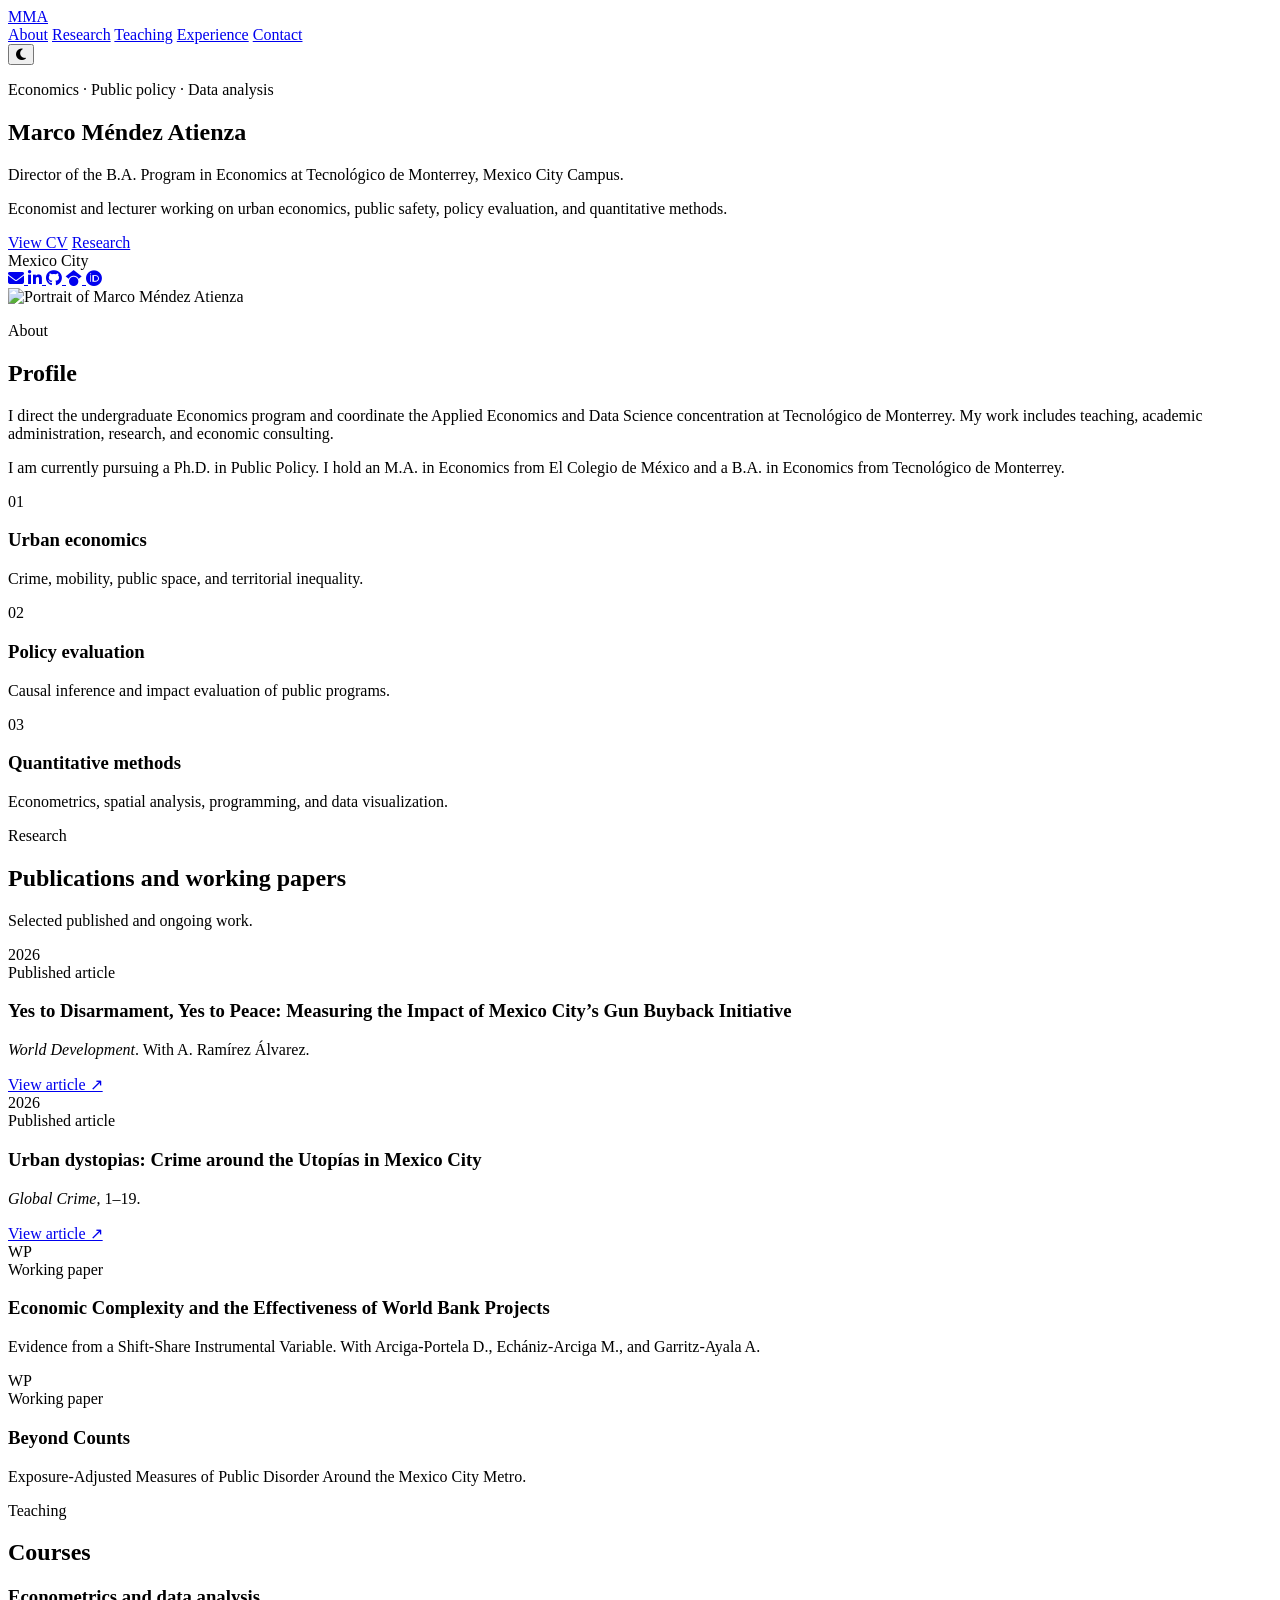
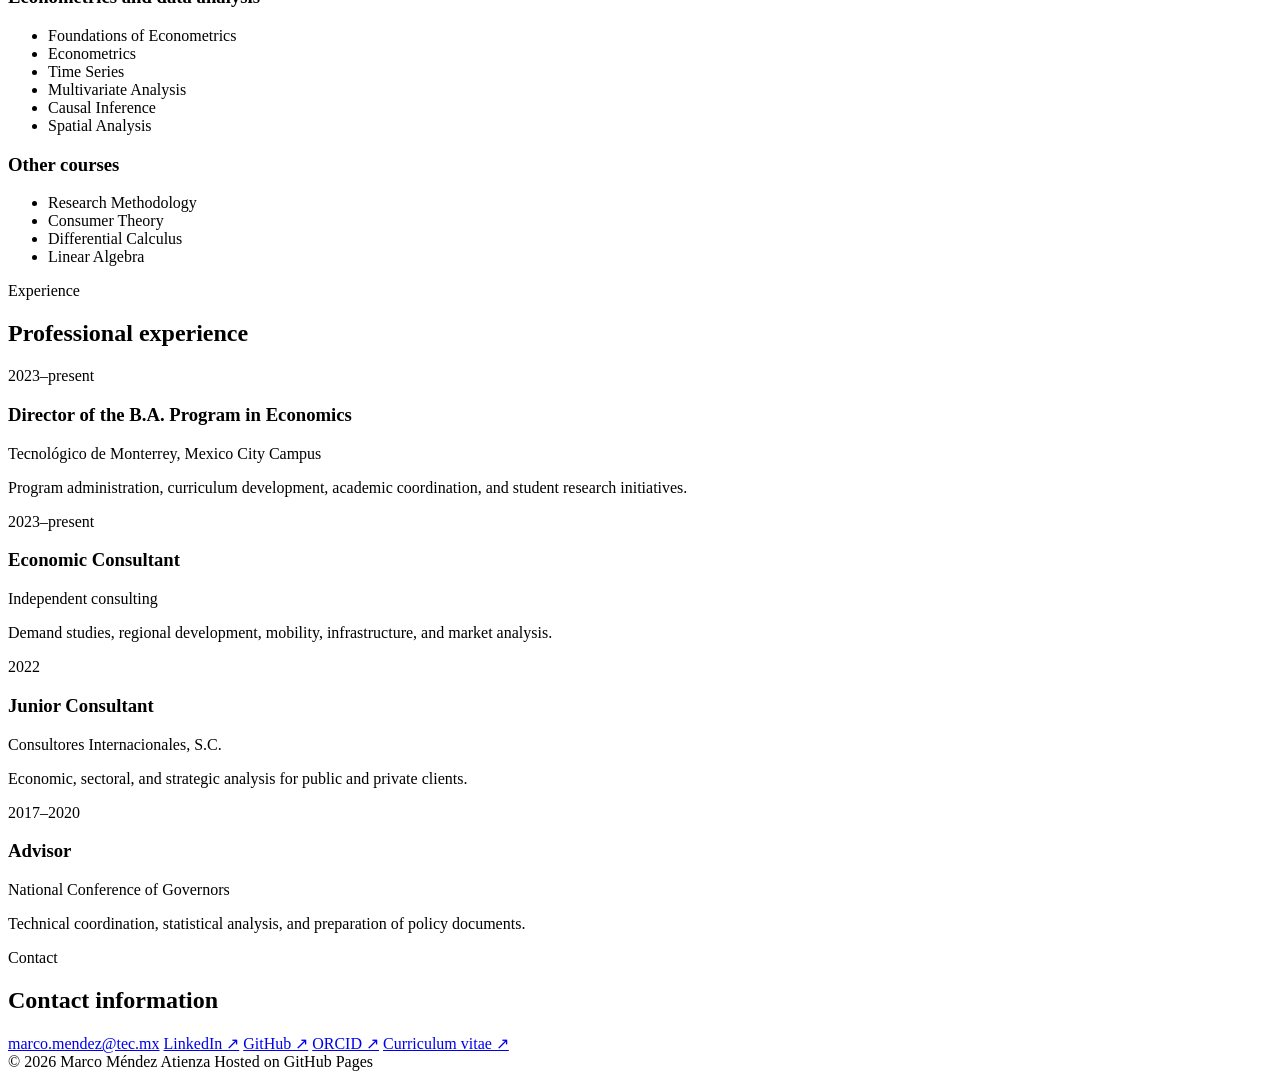
==== index.html @ 7ca17060 "Update research articles in index.html" ====
<!DOCTYPE html>
<html lang="en">
<head>
  <meta charset="UTF-8">
  <meta name="viewport" content="width=device-width, initial-scale=1.0">
  <meta name="description" content="Academic website of Marco Méndez Atienza, economist and faculty member at Tecnológico de Monterrey.">
  <title>Marco Méndez Atienza | Economics</title>
  <link rel="icon" href="assets/favicon.ico?v=3" sizes="any">
  <link rel="icon" type="image/png" sizes="32x32" href="assets/favicon-32.png?v=3">
  <link rel="icon" type="image/png" sizes="16x16" href="assets/favicon-16.png?v=3">
  <link rel="apple-touch-icon" href="assets/apple-touch-icon.png?v=3">
  <link rel="preconnect" href="https://fonts.googleapis.com">
  <link rel="preconnect" href="https://fonts.gstatic.com" crossorigin>
  <link href="https://fonts.googleapis.com/css2?family=Inter:wght@400;500;600;700&family=Source+Serif+4:opsz,wght@8..60,600;8..60,700&display=swap" rel="stylesheet">
  <link rel="stylesheet" href="style.css">
  <link
    rel="stylesheet"
    href="https://cdnjs.cloudflare.com/ajax/libs/font-awesome/6.5.2/css/all.min.css"
  >
</head>
<body>
  <header class="site-header">
    <div class="container nav-wrap">
      <a class="brand" href="#home" aria-label="Go to homepage">
  <span>MMA</span>
</a>
      <nav class="main-nav" aria-label="Main navigation">
        <a href="#about">About</a>
        <a href="#research">Research</a>
        <a href="#teaching">Teaching</a>
        <a href="#experience">Experience</a>
        <a href="#contact">Contact</a>
      </nav>
      <button class="theme-toggle" type="button" aria-label="Switch color theme" title="Switch color theme">
        <i class="fa-solid fa-moon" aria-hidden="true"></i>
      </button>
    </div>
  </header>

  <main>
    <section class="hero" id="home">
      <div class="container hero-grid">
        <div class="hero-copy">
          <p class="eyebrow">Economics · Public policy · Data analysis</p>
          <h1>Marco Méndez Atienza</h1>
          <p class="hero-role">Director of the B.A. Program in Economics at Tecnológico de Monterrey, Mexico City Campus.</p>
          <p class="hero-summary">
            Economist and lecturer working on urban economics, public safety, policy evaluation, and quantitative methods.
          </p>
          <div class="hero-actions">
            <a class="button primary" href="assets/CV.pdf" target="_blank" rel="noopener">View CV</a>
            <a class="button secondary" href="#research">Research</a>
          </div>
          <div class="hero-meta">
            <span>Mexico City</span>
          </div>
          <div class="social-links" aria-label="Professional profiles">
            <a href="mailto:marco.mendez@tec.mx" aria-label="Send email" title="Email">
              <i class="fa-solid fa-envelope" aria-hidden="true"></i>
            </a>

            <a
              href="https://www.linkedin.com/in/marcomna/"
              target="_blank"
              rel="noopener"
              aria-label="LinkedIn profile"
              title="LinkedIn"
            >
              <i class="fa-brands fa-linkedin-in" aria-hidden="true"></i>
            </a>

            <a
              href="https://github.com/mmendezatienza"
              target="_blank"
              rel="noopener"
              aria-label="GitHub profile"
              title="GitHub"
            >
              <i class="fa-brands fa-github" aria-hidden="true"></i>
            </a>

            <a
              href="https://scholar.google.com/citations?user=HlDYImEAAAAJ&hl=en"
              target="_blank"
              rel="noopener"
              aria-label="Google Scholar profile"
              title="Google Scholar"
            >
              <i class="fa-brands fa-google-scholar" aria-hidden="true"></i>
            </a>

            <a
              href="https://orcid.org/0009-0003-3967-4782"
              target="_blank"
              rel="noopener"
              aria-label="ORCID profile"
              title="ORCID"
            >
              <i class="fa-brands fa-orcid" aria-hidden="true"></i>
            </a>
          </div>
        </div>

        <div class="portrait-wrap">
          <div class="portrait-card">
            <img src="assets/foto.png" alt="Portrait of Marco Méndez Atienza">
          </div>
          <div class="portrait-accent" aria-hidden="true"></div>
        </div>
      </div>
    </section>

    <section class="section" id="about">
      <div class="container two-col">
        <div>
          <p class="section-label">About</p>
          <h2>Profile</h2>
        </div>
        <div class="prose">
          <p>
            I direct the undergraduate Economics program and coordinate the Applied Economics and Data Science concentration at Tecnológico de Monterrey. My work includes teaching, academic administration, research, and economic consulting.
          </p>
          <p>
            I am currently pursuing a Ph.D. in Public Policy. I hold an M.A. in Economics from El Colegio de México and a B.A. in Economics from Tecnológico de Monterrey.
          </p>
        </div>
      </div>

      <div class="container interest-grid">
        <article class="interest-card">
          <span>01</span>
          <h3>Urban economics</h3>
          <p>Crime, mobility, public space, and territorial inequality.</p>
        </article>
        <article class="interest-card">
          <span>02</span>
          <h3>Policy evaluation</h3>
          <p>Causal inference and impact evaluation of public programs.</p>
        </article>
        <article class="interest-card">
          <span>03</span>
          <h3>Quantitative methods</h3>
          <p>Econometrics, spatial analysis, programming, and data visualization.</p>
        </article>
      </div>
    </section>

    <section class="section alt" id="research">
      <div class="container section-heading">
        <div>
          <p class="section-label">Research</p>
          <h2>Publications and working papers</h2>
        </div>
        <p>Selected published and ongoing work.</p>
      </div>

      <div class="container research-list">
        <article class="research-item featured">
          <div class="research-year">2026</div>
          <div>
            <span class="tag">Published article</span>
            <h3>Yes to Disarmament, Yes to Peace: Measuring the Impact of Mexico City’s Gun Buyback Initiative</h3>
            <p><em>World Development</em>. With A. Ramírez Álvarez.</p>
            <a href="https://www.sciencedirect.com/science/article/pii/S0305750X26002354" target="_blank" rel="noopener">View article ↗</a>
          </div>
        </article>

        <article class="research-item">
          <div class="research-year">2026</div>
          <div>
            <span class="tag">Published article</span>
            <h3>Urban dystopias: Crime around the Utopías in Mexico City</h3>
            <p><em>Global Crime</em>, 1–19.</p>
            <a href="https://doi.org/10.1080/17440572.2026.2698532" target="_blank" rel="noopener">View article ↗</a>
          </div>
        </article>

        <article class="research-item">
          <div class="research-year">WP</div>
          <div>
            <span class="tag">Working paper</span>
            <h3>Economic Complexity and the Effectiveness of World Bank Projects</h3>
            <p>Evidence from a Shift-Share Instrumental Variable. With Arciga-Portela D., Echániz-Arciga M., and Garritz-Ayala A.</p>
          </div>
        </article>

        <article class="research-item">
          <div class="research-year">WP</div>
          <div>
            <span class="tag">Working paper</span>
            <h3>Beyond Counts</h3>
            <p>Exposure-Adjusted Measures of Public Disorder Around the Mexico City Metro.</p>
          </div>
        </article>
      </div>
    </section>

    <section class="section" id="teaching">
      <div class="container two-col">
        <div>
          <p class="section-label">Teaching</p>
          <h2>Courses</h2>
        </div>
        <div class="course-groups">
          <div>
            <h3>Econometrics and data analysis</h3>
            <ul>
              <li>Foundations of Econometrics</li>
              <li>Econometrics</li>
              <li>Time Series</li>
              <li>Multivariate Analysis</li>
              <li>Causal Inference</li>
              <li>Spatial Analysis</li>
            </ul>
          </div>
          <div>
            <h3>Other courses</h3>
            <ul>
              <li>Research Methodology</li>
              <li>Consumer Theory</li>
              <li>Differential Calculus</li>
              <li>Linear Algebra</li>
            </ul>
          </div>
        </div>
      </div>
    </section>

    <section class="section alt" id="experience">
      <div class="container section-heading">
        <div>
          <p class="section-label">Experience</p>
          <h2>Professional experience</h2>
        </div>
      </div>

      <div class="container timeline">
        <article>
          <div class="timeline-date">2023–present</div>
          <div>
            <h3>Director of the B.A. Program in Economics</h3>
            <p class="institution">Tecnológico de Monterrey, Mexico City Campus</p>
            <p>Program administration, curriculum development, academic coordination, and student research initiatives.</p>
          </div>
        </article>
        <article>
          <div class="timeline-date">2023–present</div>
          <div>
            <h3>Economic Consultant</h3>
            <p class="institution">Independent consulting</p>
            <p>Demand studies, regional development, mobility, infrastructure, and market analysis.</p>
          </div>
        </article>
        <article>
          <div class="timeline-date">2022</div>
          <div>
            <h3>Junior Consultant</h3>
            <p class="institution">Consultores Internacionales, S.C.</p>
            <p>Economic, sectoral, and strategic analysis for public and private clients.</p>
          </div>
        </article>
        <article>
          <div class="timeline-date">2017–2020</div>
          <div>
            <h3>Advisor</h3>
            <p class="institution">National Conference of Governors</p>
            <p>Technical coordination, statistical analysis, and preparation of policy documents.</p>
          </div>
        </article>
      </div>
    </section>

    <section class="contact" id="contact">
      <div class="container contact-grid">
        <div>
          <p class="section-label light">Contact</p>
          <h2>Contact information</h2>
        </div>
        <div class="contact-actions">
          <a href="mailto:marco.mendez@tec.mx">marco.mendez@tec.mx</a>
          <a href="https://www.linkedin.com/in/marcomna/" target="_blank" rel="noopener">LinkedIn ↗</a>
          <a href="https://github.com/mmendezatienza" target="_blank" rel="noopener">GitHub ↗</a>
          <a href="https://orcid.org/0009-0003-3967-4782" target="_blank" rel="noopener">ORCID ↗</a>
          <a href="assets/CV.pdf" target="_blank" rel="noopener">Curriculum vitae ↗</a>
        </div>
      </div>
    </section>
  </main>

  <footer class="site-footer">
    <div class="container">
      <span>© 2026 Marco Méndez Atienza</span>
      <span>Hosted on GitHub Pages</span>
    </div>
  </footer>

  <script>
    (function () {
      const root = document.documentElement;
      const button = document.querySelector(".theme-toggle");
      const icon = button ? button.querySelector("i") : null;
      const saved = localStorage.getItem("theme");
      const systemDark = window.matchMedia("(prefers-color-scheme: dark)").matches;
      const initial = saved || (systemDark ? "dark" : "light");

      function applyTheme(theme) {
        root.dataset.theme = theme;
        if (icon) {
          icon.className = theme === "dark" ? "fa-solid fa-sun" : "fa-solid fa-moon";
        }
        if (button) {
          button.setAttribute(
            "aria-label",
            theme === "dark" ? "Switch to light theme" : "Switch to dark theme"
          );
          button.title = button.getAttribute("aria-label");
        }
      }

      applyTheme(initial);

      if (button) {
        button.addEventListener("click", function () {
          const next = root.dataset.theme === "dark" ? "light" : "dark";
          localStorage.setItem("theme", next);
          applyTheme(next);
        });
      }
    })();
  </script>

</body>
</html>
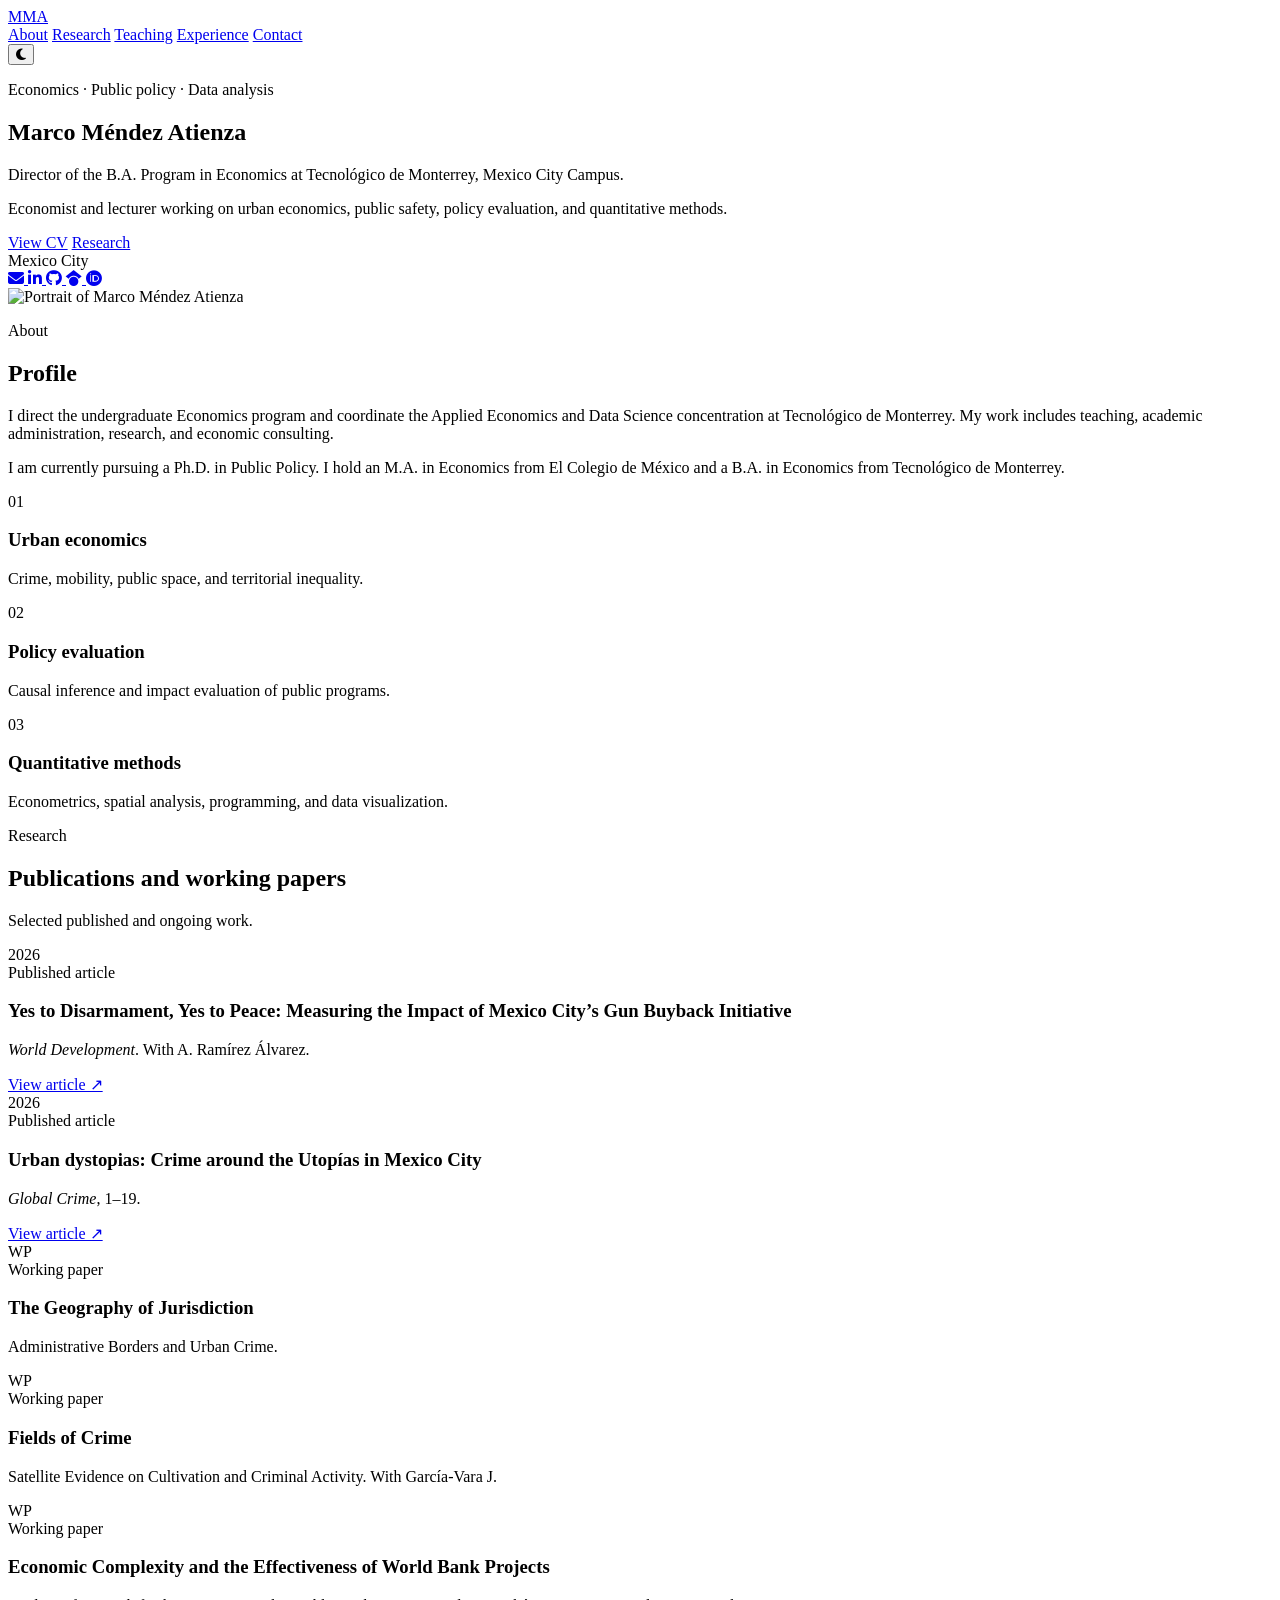
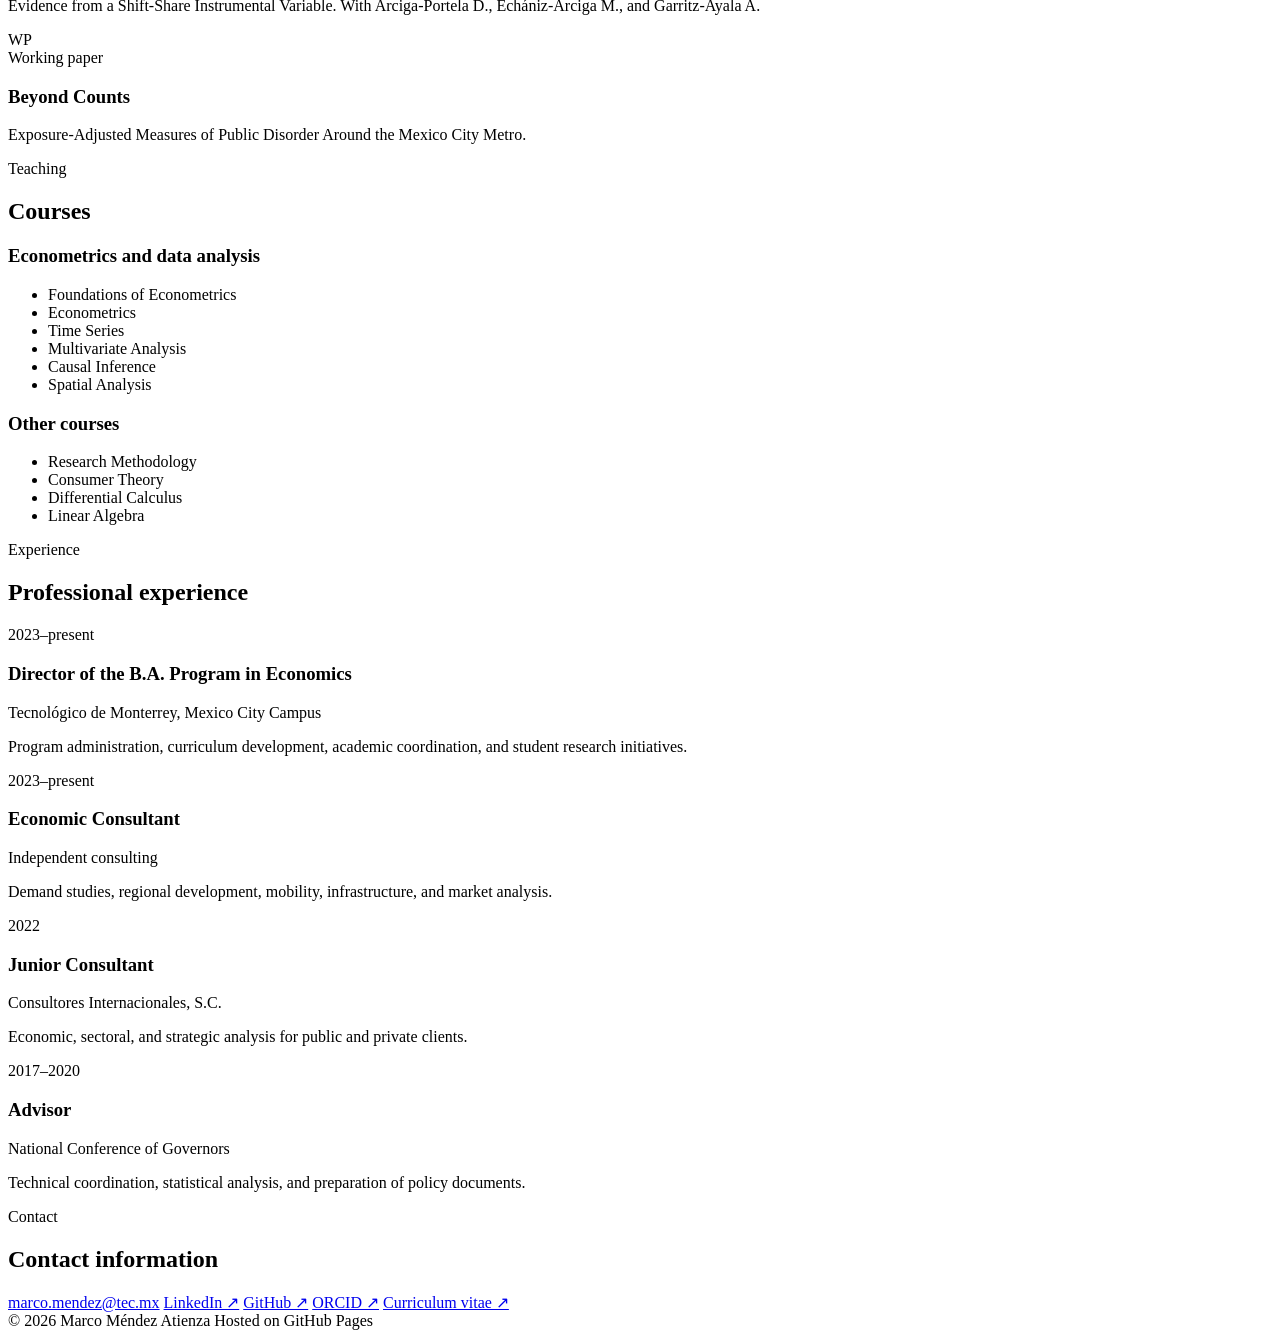
==== commit 2af7dab7: "Update index.html" ====
--- a/index.html
+++ b/index.html
@@ -179,6 +179,28 @@
           <div class="research-year">WP</div>
           <div>
             <span class="tag">Working paper</span>
+            <h3>The Geography of Jurisdiction</h3>
+            <p>Administrative Borders and Urban Crime.</p>
+          </div>
+        </article>
+      </div>
+    </section>
+
+            <article class="research-item">
+          <div class="research-year">WP</div>
+          <div>
+            <span class="tag">Working paper</span>
+            <h3>Fields of Crime</h3>
+            <p>Satellite Evidence on Cultivation and Criminal Activity. With García-Vara J.</p>
+          </div>
+        </article>
+      </div>
+    </section>
+
+        <article class="research-item">
+          <div class="research-year">WP</div>
+          <div>
+            <span class="tag">Working paper</span>
             <h3>Economic Complexity and the Effectiveness of World Bank Projects</h3>
             <p>Evidence from a Shift-Share Instrumental Variable. With Arciga-Portela D., Echániz-Arciga M., and Garritz-Ayala A.</p>
           </div>
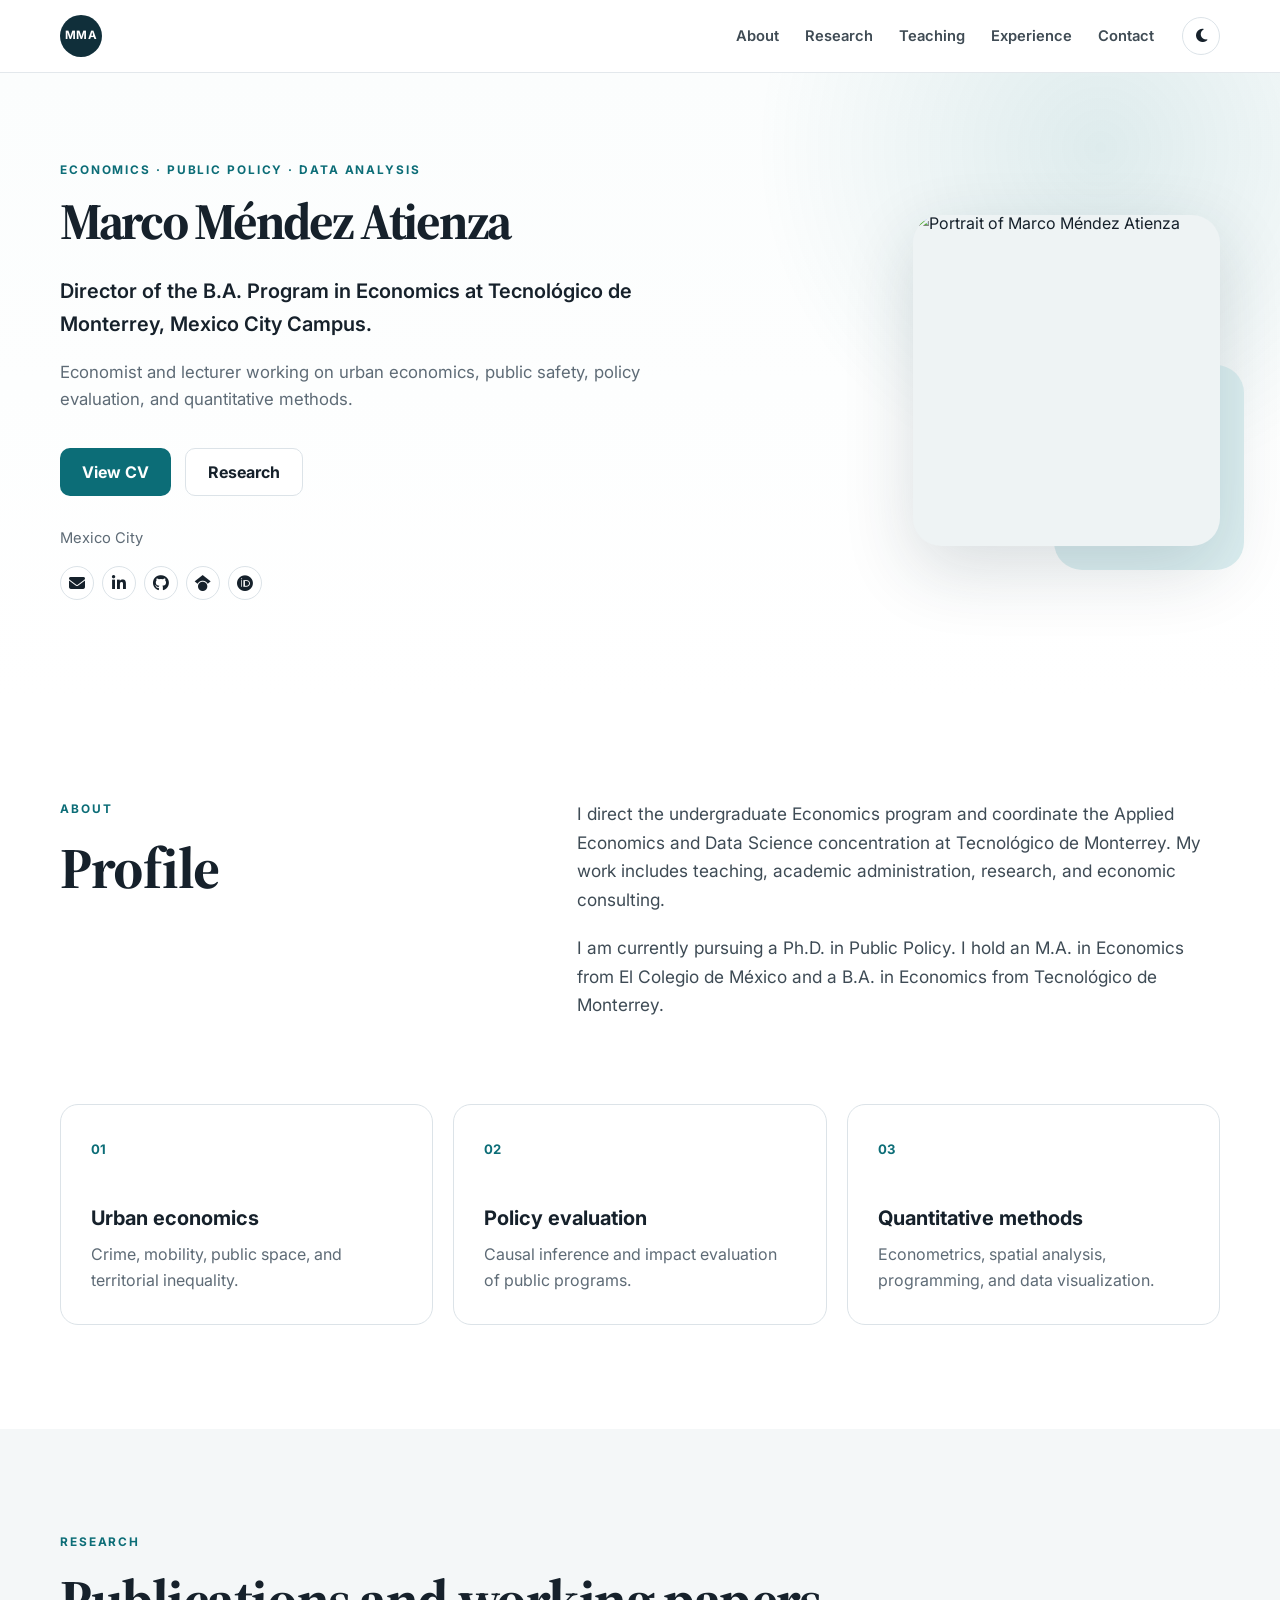
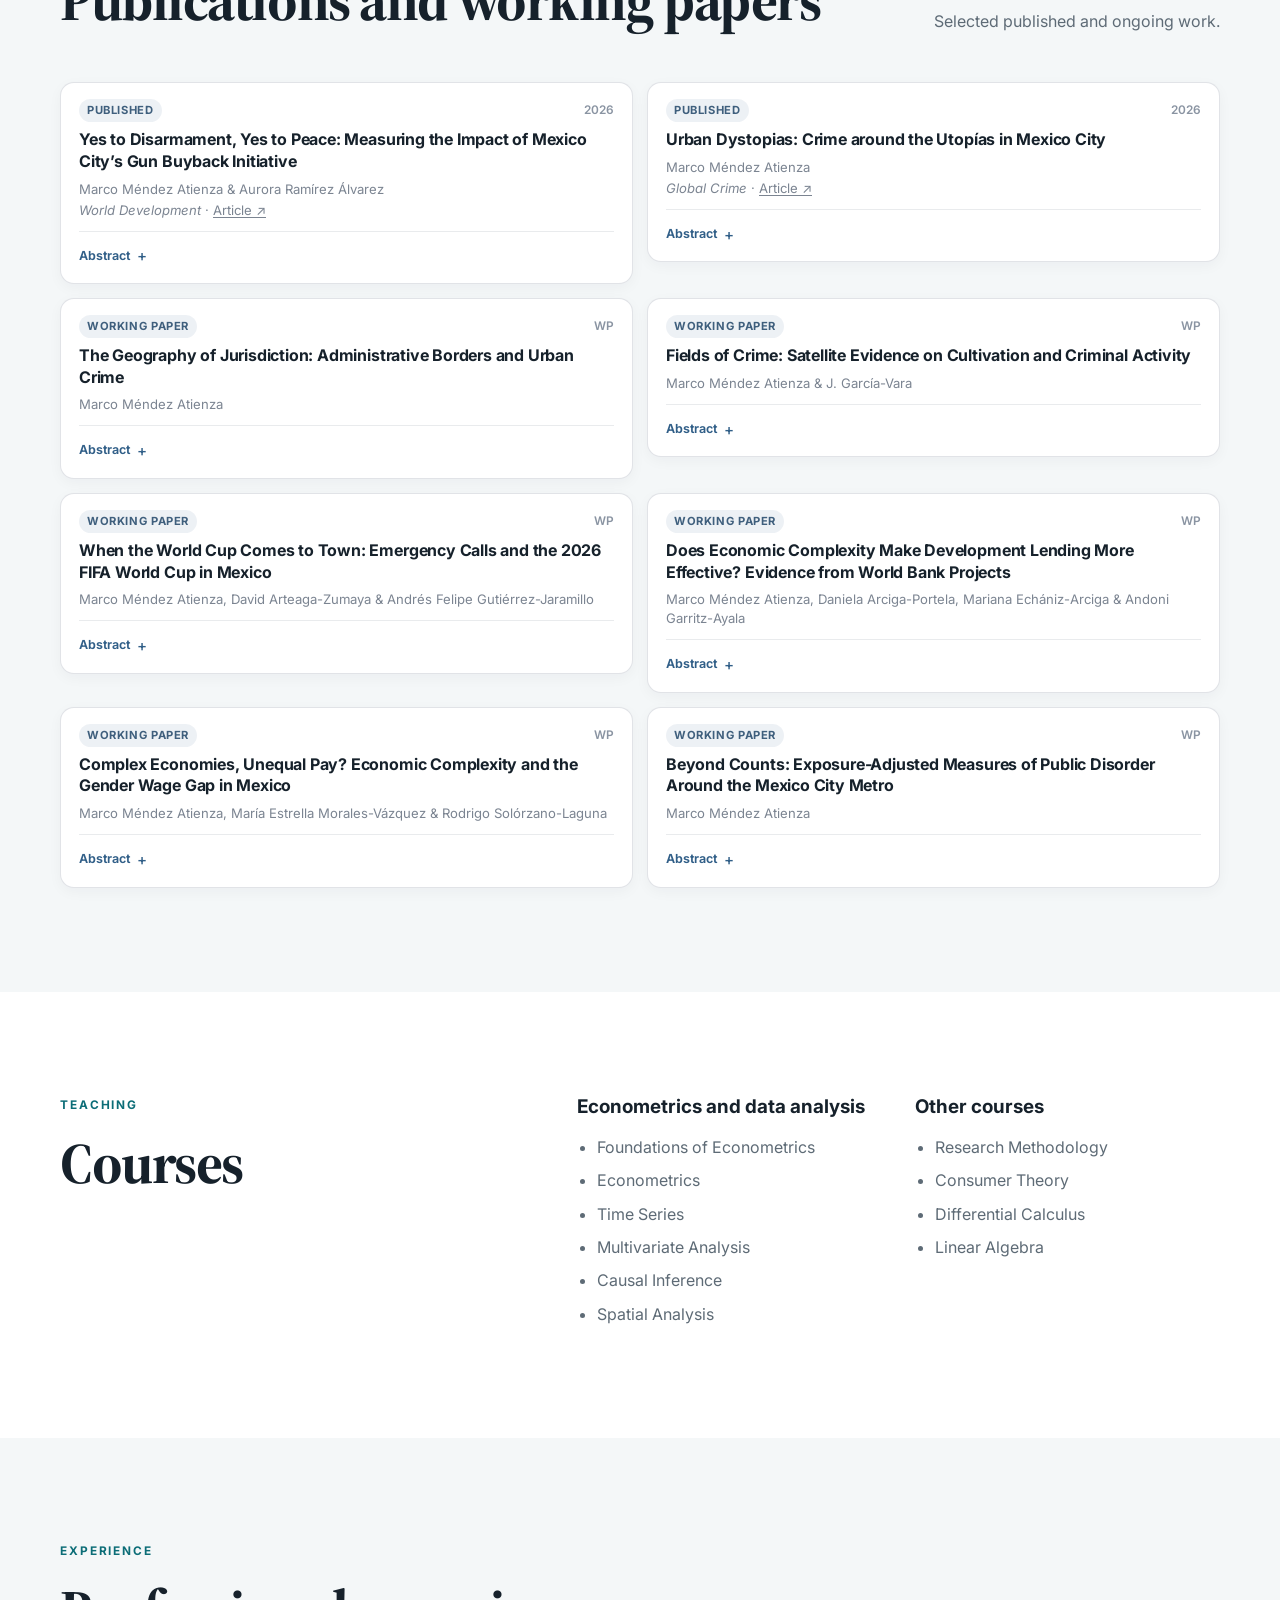
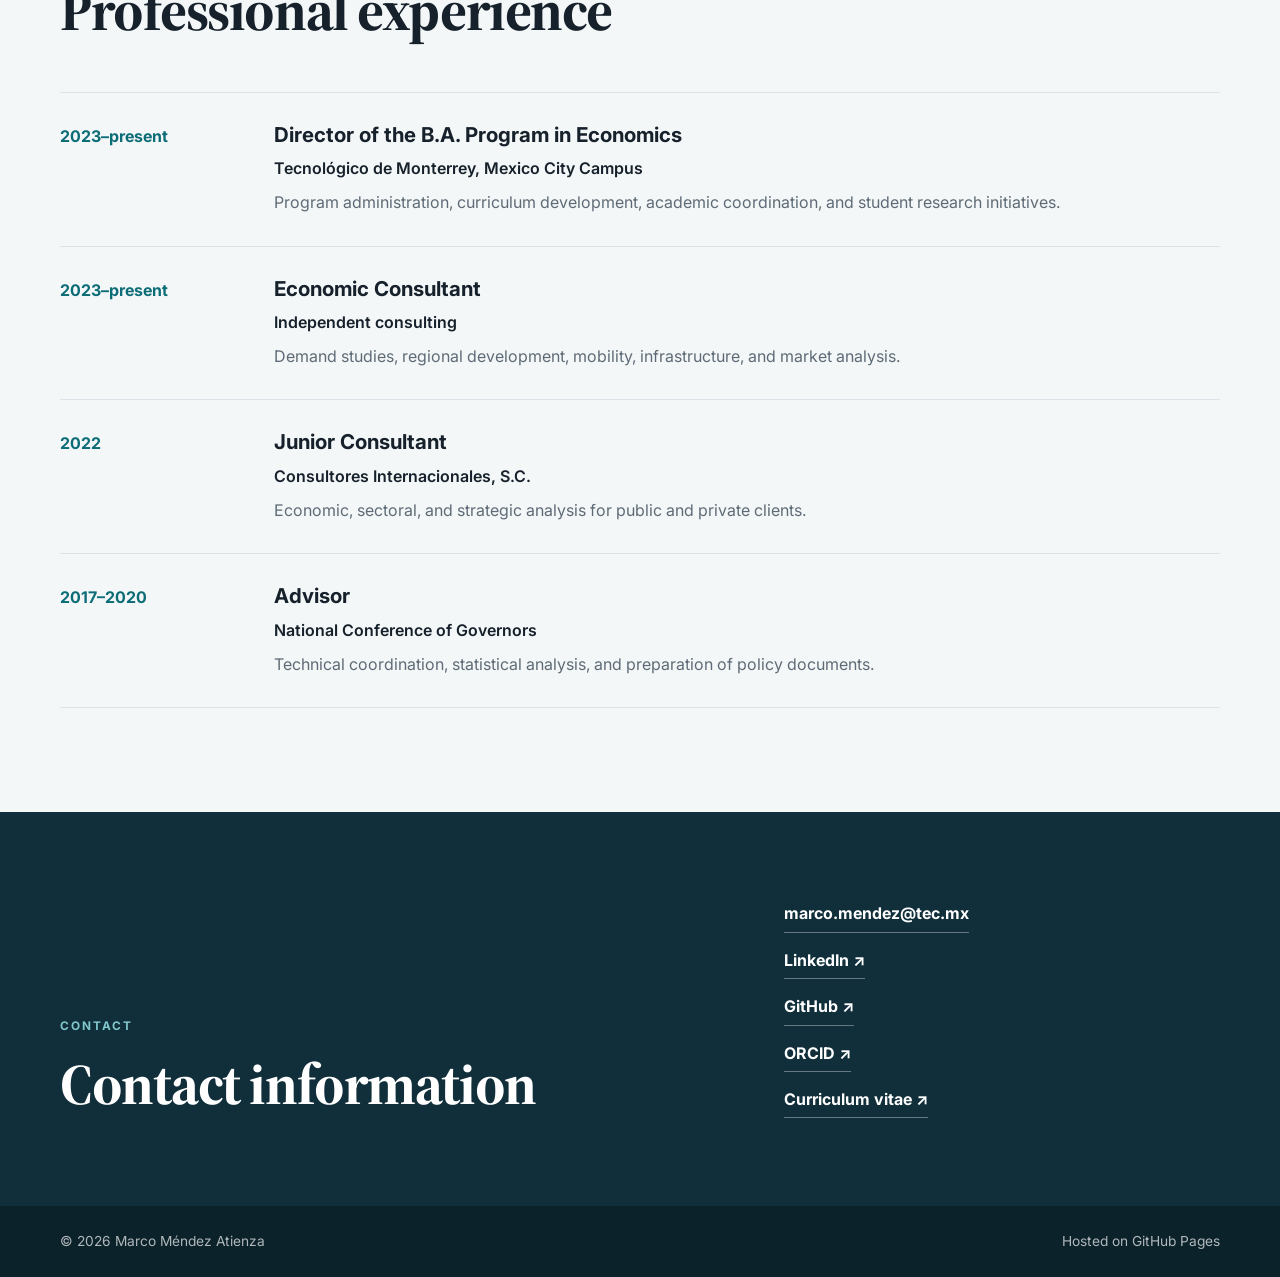
==== commit 37215890: "Update index.html" ====
--- a/index.html
+++ b/index.html
@@ -17,6 +17,157 @@
     rel="stylesheet"
     href="https://cdnjs.cloudflare.com/ajax/libs/font-awesome/6.5.2/css/all.min.css"
   >
+
+  <style>
+    /* Compact research cards */
+    .research-list.compact-research {
+      display: grid;
+      grid-template-columns: repeat(2, minmax(0, 1fr));
+      gap: 14px;
+      align-items: start;
+    }
+
+    .compact-research .research-card {
+      background: var(--card-bg, #fff);
+      border: 1px solid rgba(120, 130, 145, 0.22);
+      border-radius: 14px;
+      padding: 16px 18px;
+      box-shadow: 0 4px 14px rgba(15, 23, 42, 0.04);
+      transition: transform 160ms ease, box-shadow 160ms ease, border-color 160ms ease;
+    }
+
+    .compact-research .research-card:hover {
+      transform: translateY(-1px);
+      box-shadow: 0 7px 20px rgba(15, 23, 42, 0.07);
+      border-color: rgba(0, 58, 112, 0.28);
+    }
+
+    .compact-research .research-card-head {
+      display: flex;
+      align-items: center;
+      justify-content: space-between;
+      gap: 12px;
+      margin-bottom: 7px;
+    }
+
+    .compact-research .research-status {
+      display: inline-flex;
+      align-items: center;
+      gap: 6px;
+      font-size: 0.7rem;
+      line-height: 1;
+      font-weight: 700;
+      letter-spacing: 0.055em;
+      text-transform: uppercase;
+      color: #3f5f7d;
+      background: rgba(0, 58, 112, 0.07);
+      border-radius: 999px;
+      padding: 6px 8px;
+      white-space: nowrap;
+    }
+
+    .compact-research .research-year-small {
+      font-size: 0.74rem;
+      font-weight: 600;
+      color: #8a94a2;
+      white-space: nowrap;
+    }
+
+    .compact-research .research-title {
+      margin: 0 0 7px;
+      font-family: inherit;
+      font-size: 1rem;
+      line-height: 1.35;
+      font-weight: 700;
+      letter-spacing: -0.012em;
+    }
+
+    .compact-research .research-meta {
+      margin: 0;
+      color: #7b8491;
+      font-size: 0.82rem;
+      line-height: 1.45;
+    }
+
+    .compact-research .research-meta + .research-meta {
+      margin-top: 2px;
+    }
+
+    .compact-research .research-meta a {
+      color: inherit;
+      text-decoration: underline;
+      text-decoration-thickness: 1px;
+      text-underline-offset: 2px;
+    }
+
+    .compact-research details {
+      margin-top: 11px;
+      border-top: 1px solid rgba(120, 130, 145, 0.16);
+      padding-top: 9px;
+    }
+
+    .compact-research summary {
+      display: inline-flex;
+      align-items: center;
+      gap: 7px;
+      cursor: pointer;
+      list-style: none;
+      user-select: none;
+      font-size: 0.78rem;
+      font-weight: 650;
+      color: #315f88;
+    }
+
+    .compact-research summary::-webkit-details-marker {
+      display: none;
+    }
+
+    .compact-research summary::after {
+      content: "+";
+      font-size: 0.95rem;
+      font-weight: 500;
+      line-height: 1;
+      transition: transform 160ms ease;
+    }
+
+    .compact-research details[open] summary::after {
+      content: "−";
+    }
+
+    .compact-research .abstract-text {
+      margin: 10px 0 0;
+      color: var(--text-muted, #59616d);
+      font-size: 0.82rem;
+      line-height: 1.56;
+    }
+
+    [data-theme="dark"] .compact-research .research-card {
+      background: rgba(255,255,255,0.025);
+      border-color: rgba(255,255,255,0.11);
+      box-shadow: none;
+    }
+
+    [data-theme="dark"] .compact-research .research-status {
+      color: #abc4dc;
+      background: rgba(145, 190, 230, 0.09);
+    }
+
+    [data-theme="dark"] .compact-research .research-meta,
+    [data-theme="dark"] .compact-research .research-year-small {
+      color: #9ba5b3;
+    }
+
+    [data-theme="dark"] .compact-research summary {
+      color: #9fc4e6;
+    }
+
+    @media (max-width: 820px) {
+      .research-list.compact-research {
+        grid-template-columns: 1fr;
+      }
+    }
+  </style>
+
 </head>
 <body>
   <header class="site-header">
@@ -154,65 +305,111 @@
         <p>Selected published and ongoing work.</p>
       </div>
 
-      <div class="container research-list">
-        <article class="research-item featured">
-          <div class="research-year">2026</div>
-          <div>
-            <span class="tag">Published article</span>
-            <h3>Yes to Disarmament, Yes to Peace: Measuring the Impact of Mexico City’s Gun Buyback Initiative</h3>
-            <p><em>World Development</em>. With A. Ramírez Álvarez.</p>
-            <a href="https://www.sciencedirect.com/science/article/pii/S0305750X26002354" target="_blank" rel="noopener">View article ↗</a>
-          </div>
-        </article>
-
-        <article class="research-item">
-          <div class="research-year">2026</div>
-          <div>
-            <span class="tag">Published article</span>
-            <h3>Urban dystopias: Crime around the Utopías in Mexico City</h3>
-            <p><em>Global Crime</em>, 1–19.</p>
-            <a href="https://doi.org/10.1080/17440572.2026.2698532" target="_blank" rel="noopener">View article ↗</a>
-          </div>
-        </article>
-
-        <article class="research-item">
-          <div class="research-year">WP</div>
-          <div>
-            <span class="tag">Working paper</span>
-            <h3>The Geography of Jurisdiction</h3>
-            <p>Administrative Borders and Urban Crime.</p>
-          </div>
-        </article>
-      </div>
-    </section>
-
-            <article class="research-item">
-          <div class="research-year">WP</div>
-          <div>
-            <span class="tag">Working paper</span>
-            <h3>Fields of Crime</h3>
-            <p>Satellite Evidence on Cultivation and Criminal Activity. With García-Vara J.</p>
-          </div>
-        </article>
-      </div>
-    </section>
-
-        <article class="research-item">
-          <div class="research-year">WP</div>
-          <div>
-            <span class="tag">Working paper</span>
-            <h3>Economic Complexity and the Effectiveness of World Bank Projects</h3>
-            <p>Evidence from a Shift-Share Instrumental Variable. With Arciga-Portela D., Echániz-Arciga M., and Garritz-Ayala A.</p>
-          </div>
-        </article>
-
-        <article class="research-item">
-          <div class="research-year">WP</div>
-          <div>
-            <span class="tag">Working paper</span>
-            <h3>Beyond Counts</h3>
-            <p>Exposure-Adjusted Measures of Public Disorder Around the Mexico City Metro.</p>
-          </div>
+      <div class="container research-list compact-research">
+        <article class="research-card">
+          <div class="research-card-head">
+            <span class="research-status">Published</span>
+            <span class="research-year-small">2026</span>
+          </div>
+          <h3 class="research-title">Yes to Disarmament, Yes to Peace: Measuring the Impact of Mexico City’s Gun Buyback Initiative</h3>
+          <p class="research-meta">Marco Méndez Atienza &amp; Aurora Ramírez Álvarez</p>
+          <p class="research-meta"><em>World Development</em> · <a href="https://www.sciencedirect.com/science/article/pii/S0305750X26002354" target="_blank" rel="noopener">Article ↗</a></p>
+          <details>
+            <summary>Abstract</summary>
+            <p class="abstract-text">This paper evaluates Mexico City’s voluntary gun buyback program, <em>Sí al desarme, sí a la paz</em>, launched in January 2019. Using state-month data for 2017–2023, we estimate program effects with synthetic control and synthetic difference-in-differences designs. We find a statistically significant decline in our composite outcome, which combines recorded firearm-related crimes with unclassified deaths to conservatively guard against possible outcome reclassification. The estimated decline is equivalent to roughly 17% of the composite outcome’s pre-treatment mean. Because unclassified deaths need not be firearm-related, this specification prioritizes robustness to misclassification over direct substantive interpretation. The more interpretable disaggregated estimates show that the effect is concentrated in intentional firearm injuries, while effects on firearm homicides are statistically indistinguishable from zero across specifications. An illustrative Phase 1 calculation implies approximately 11,354 MXN ($560 USD) in spending per estimated averted event in the composite outcome. We also find no detectable substitution into non-firearm injuries. Mechanism evidence indicates that the program primarily collected civilian handguns and is consistent with a situational opportunity-reduction channel in civilian settings: reducing immediate access to firearms can limit escalation and lower the likelihood that routine conflicts translate into gun injuries, rather than directly disrupting organized-crime arsenals. Robustness checks, including placebo timing tests around COVID lockdown and triangulation with INEGI vital statistics, suggest that the results are not driven by reporting or reclassification. The findings contribute the first causal evidence on a voluntary gun buyback in Mexico and, by focusing on non-lethal firearm injuries rather than solely on homicides, identify a margin of impact that prior Latin American evaluations have not examined.</p>
+          </details>
+        </article>
+
+        <article class="research-card">
+          <div class="research-card-head">
+            <span class="research-status">Published</span>
+            <span class="research-year-small">2026</span>
+          </div>
+          <h3 class="research-title">Urban Dystopias: Crime around the Utopías in Mexico City</h3>
+          <p class="research-meta">Marco Méndez Atienza</p>
+          <p class="research-meta"><em>Global Crime</em> · <a href="https://doi.org/10.1080/17440572.2026.2698532" target="_blank" rel="noopener">Article ↗</a></p>
+          <details>
+            <summary>Abstract</summary>
+            <p class="abstract-text">This paper evaluates Mexico City’s Utopías, a network of large community complexes designed to activate situational crime-prevention mechanisms. Using monthly georeferenced crime data (2017–2024) and a staggered difference-in-differences estimator, we compare AGEBs within 300 metres of each Utopía to not-yet-treated areas. The results show clear heterogeneity: significant reductions in intentional injuries, simple drug possession, mass event theft, public-service vehicle theft without violence, and RTP robbery with violence, but increases in shoplifting, property damage, intimidation, violent vehicle theft, pickpocketing on public transport, and homicide by beating. These mixed effects are consistent with Situational Crime Prevention predictions about differential mechanism activation under conditions of inequality and institutional fragility, as spatial activation strengthens guardianship while simultaneously expanding opportunities for opportunistic crime. The study shows how environmental design performs under inequality and highlights the need for sustained management to mitigate criminogenic spillovers.</p>
+          </details>
+        </article>
+
+        <article class="research-card">
+          <div class="research-card-head">
+            <span class="research-status">Working paper</span>
+            <span class="research-year-small">WP</span>
+          </div>
+          <h3 class="research-title">The Geography of Jurisdiction: Administrative Borders and Urban Crime</h3>
+          <p class="research-meta">Marco Méndez Atienza</p>
+          <details>
+            <summary>Abstract</summary>
+            <p class="abstract-text">This paper examines whether administrative boundaries generate discontinuities in crime and public safety by exploiting the border between Mexico City and the State of Mexico. Although neighborhoods located on opposite sides of the boundary can be geographically close and share similar urban and socioeconomic characteristics, they are governed by different state and local institutions, police forces, public security strategies, and criminal justice systems. We propose a geographic regression discontinuity design that compares neighborhoods located immediately on either side of the administrative border, using distance to the boundary as the running variable. The analysis will combine geocoded crime or emergency-call data with neighborhood-level demographic and socioeconomic characteristics to estimate whether crossing the administrative boundary is associated with a discrete change in the incidence and composition of crime. We will examine heterogeneous effects across crime categories and different segments of the border, as well as potential mechanisms related to policing, institutional capacity, and urban characteristics. By focusing on highly comparable locations separated by an administrative boundary, the study seeks to provide evidence on the extent to which differences in public security institutions and policies translate into local differences in crime within a continuous metropolitan area.</p>
+          </details>
+        </article>
+
+        <article class="research-card">
+          <div class="research-card-head">
+            <span class="research-status">Working paper</span>
+            <span class="research-year-small">WP</span>
+          </div>
+          <h3 class="research-title">Fields of Crime: Satellite Evidence on Cultivation and Criminal Activity</h3>
+          <p class="research-meta">Marco Méndez Atienza &amp; J. García-Vara</p>
+          <details>
+            <summary>Abstract</summary>
+            <p class="abstract-text">This paper examines the relationship between agricultural cultivation and criminal activity using high-resolution satellite imagery. We use remotely sensed data to identify and map cultivated areas at a fine spatial scale and combine these measures with geocoded information on crime and violence. This approach allows us to study whether the spatial distribution and expansion of cultivation are systematically associated with changes in criminal activity, including whether particular types of cultivation generate distinct patterns of violence and territorial control. We further examine spatial and temporal heterogeneity in this relationship and explore potential mechanisms linking agricultural production to criminal activity, including competition over land, control of productive territories, and the presence of organized criminal groups. By integrating satellite-based measures of land use with granular crime data, the study seeks to provide new evidence on the geography of illicit activity and on the value of remote sensing for studying criminal behavior in settings where conventional administrative data provide only a partial picture.</p>
+          </details>
+        </article>
+
+        <article class="research-card">
+          <div class="research-card-head">
+            <span class="research-status">Working paper</span>
+            <span class="research-year-small">WP</span>
+          </div>
+          <h3 class="research-title">When the World Cup Comes to Town: Emergency Calls and the 2026 FIFA World Cup in Mexico</h3>
+          <p class="research-meta">Marco Méndez Atienza, David Arteaga-Zumaya &amp; Andrés Felipe Gutiérrez-Jaramillo</p>
+          <details>
+            <summary>Abstract</summary>
+            <p class="abstract-text">This article examines whether the 2026 FIFA World Cup changed the frequency and composition of emergency calls in Mexico. We use administrative data from the national 911 emergency call system and exploit temporal and geographic variation associated with the organization of World Cup matches in host cities. Our empirical strategy compares trends in emergency calls in exposed and non-exposed locations before, during, and after the tournament. We analyze both total call volume and specific categories of incidents, including domestic violence, fights, injuries, property crime, and disturbances of public order. The study contributes to the literature on mega-events, crime, interpersonal violence, and demand for emergency services.</p>
+          </details>
+        </article>
+
+        <article class="research-card">
+          <div class="research-card-head">
+            <span class="research-status">Working paper</span>
+            <span class="research-year-small">WP</span>
+          </div>
+          <h3 class="research-title">Does Economic Complexity Make Development Lending More Effective? Evidence from World Bank Projects</h3>
+          <p class="research-meta">Marco Méndez Atienza, Daniela Arciga-Portela, Mariana Echániz-Arciga &amp; Andoni Garritz-Ayala</p>
+          <details>
+            <summary>Abstract</summary>
+            <p class="abstract-text">Does the productive structure of a recipient country affect the effectiveness of World Bank lending? This paper provides causal evidence that higher economic complexity, a summary measure of the diversity and sophistication of a country's export basket, significantly improves project outcomes as evaluated by the World Bank's Independent Evaluation Group (IEG). We instrument lagged Economic Complexity Index (ECI) values with a Bartik-style shift-share variable constructed from the trade-partner complexity of each country's pre-sample (1995–2000) export network. The first-stage F-statistic exceeds 235, ruling out weak-instrument concerns. Our preferred IV specification, using a PCA-based composite effectiveness index that combines IEG project outcomes with Bank performance ratings, yields a coefficient of 0.785 (SE = 0.400, p = 0.052), rising to 1.022 (SE = 0.435, p &lt; 0.05) under a parsimonious control set. Heterogeneity analysis reveals that the effect is concentrated in Development Policy Loans (DPLs), consistent with an absorptive capacity mechanism: institutional and policy reforms financed by DPLs require the distributed organizational capabilities that ECI proxies, whereas investment projects impose more modular capacity requirements. These findings suggest that productive structure is a first-order determinant of development lending effectiveness, with implications for project design and country selectivity.</p>
+          </details>
+        </article>
+
+        <article class="research-card">
+          <div class="research-card-head">
+            <span class="research-status">Working paper</span>
+            <span class="research-year-small">WP</span>
+          </div>
+          <h3 class="research-title">Complex Economies, Unequal Pay? Economic Complexity and the Gender Wage Gap in Mexico</h3>
+          <p class="research-meta">Marco Méndez Atienza, María Estrella Morales-Vázquez &amp; Rodrigo Solórzano-Laguna</p>
+          <details>
+            <summary>Abstract</summary>
+            <p class="abstract-text">This paper studies the relationship between economic complexity and the gender wage gap across Mexican states. We combine microdata from the National Survey of Occupation and Employment (ENOE) with the state-level Economic Complexity Index (ECI) published by Data México to construct a semiannual panel beginning in 2015. We estimate both raw and adjusted gender wage gaps, with the latter obtained through an Oaxaca–Blinder decomposition. We then examine whether changes in economic complexity are systematically associated with changes in the wage gap, using state and period fixed effects. We also study four possible mechanisms: sectoral composition, formality, occupational segregation, and human capital. Our main hypothesis is that greater economic complexity is associated with a smaller gender wage gap.</p>
+          </details>
+        </article>
+
+        <article class="research-card">
+          <div class="research-card-head">
+            <span class="research-status">Working paper</span>
+            <span class="research-year-small">WP</span>
+          </div>
+          <h3 class="research-title">Beyond Counts: Exposure-Adjusted Measures of Public Disorder Around the Mexico City Metro</h3>
+          <p class="research-meta">Marco Méndez Atienza</p>
+          <details>
+            <summary>Abstract</summary>
+            <p class="abstract-text">This paper analyzes the spatial distribution of emergency calls reporting public brawls and disturbances (<em>riña</em>) around Mexico City Metro stations in 2019. The outcome is reported public disorder, 911 calls registered by the city's C5 system, rather than verified incidents, and the analysis is descriptive and associational throughout. Using global and local spatial autocorrelation statistics and Getis–Ord hotspot analysis under transit-network and geographic spatial-weight structures, and across 100, 200, and 400 m buffers, the paper reports three main findings. First, the geography of reported disorder is denominator-dependent: call counts cluster in the central commercial core, while calls per Metro rider concentrate in a compact north-eastern corridor around Lines 4, 5, and B. Second, this per-rider corridor is not merely a denominator artifact: hotspot stations show above-average call counts and above-average calls per surrounding resident, although low ridership amplifies their per-rider rate relative to the system average. Third, aggregate neighborhood marginalization does not appear to be the main correlate of hotspot intensity. The population-weighted 2020 urban marginalization index at the colonia level is weakly to moderately negatively associated with hotspot intensity, and hotspot catchments contain no population in high-marginalization colonias. Instead, specific dimensions of residential vulnerability, especially overcrowding, limited digital access, and educational deficit, co-vary more consistently with the corridor. Because the outcome depends on reporting behavior as well as on underlying events, these associations characterize reported disorder, not its full latent distribution. The findings suggest that reported station-area disorder is better understood as the spatial overlap of mobility exposure, urban activity, and selected dimensions of residential vulnerability than as a simple function of aggregate neighborhood deprivation.</p>
+          </details>
         </article>
       </div>
     </section>
--- a/style.css
+++ b/style.css
@@ -0,0 +1,868 @@
+:root {
+  --ink: #16212b;
+  --muted: #5e6b76;
+  --line: #dce3e8;
+  --paper: #ffffff;
+  --soft: #f4f7f8;
+  --accent: #0c6d77;
+  --accent-dark: #084e56;
+  --accent-soft: #dceff1;
+  --navy: #102f3a;
+  --max: 1160px;
+}
+
+* { box-sizing: border-box; }
+html { scroll-behavior: smooth; }
+
+body {
+  margin: 0;
+  color: var(--ink);
+  background: var(--paper);
+  font-family: "Inter", system-ui, -apple-system, BlinkMacSystemFont, "Segoe UI", sans-serif;
+  line-height: 1.65;
+}
+
+img { display: block; max-width: 100%; }
+a { color: inherit; }
+
+.container {
+  width: min(calc(100% - 40px), var(--max));
+  margin-inline: auto;
+}
+
+.site-header {
+  position: sticky;
+  top: 0;
+  z-index: 20;
+  background: rgba(255,255,255,.9);
+  border-bottom: 1px solid rgba(220,227,232,.8);
+  backdrop-filter: blur(14px);
+}
+
+.nav-wrap {
+  min-height: 72px;
+  display: flex;
+  align-items: center;
+  gap: 28px;
+}
+
+.brand {
+  width: 42px;
+  height: 42px;
+  display: grid;
+  place-items: center;
+  flex: 0 0 auto;
+  border-radius: 50%;
+  background: var(--navy);
+  color: #ffffff;
+  text-decoration: none;
+  overflow: hidden;
+}
+
+.brand span {
+  display: block;
+  font-family: "Inter", system-ui, sans-serif;
+  font-size: 0.72rem;
+  font-weight: 700;
+  line-height: 1;
+  letter-spacing: 0.02em;
+  transform: translateY(-0.5px);
+}
+
+.main-nav {
+  display: flex;
+  gap: 26px;
+  margin-left: auto;
+}
+
+.main-nav a,
+.nav-cv {
+  text-decoration: none;
+  font-size: .92rem;
+  font-weight: 600;
+}
+
+.main-nav a { color: #3f4b54; }
+.main-nav a:hover { color: var(--accent); }
+
+.nav-cv {
+  padding: 9px 16px;
+  border: 1px solid var(--line);
+  border-radius: 999px;
+}
+
+.theme-toggle {
+  width: 38px;
+  height: 38px;
+  display: grid;
+  place-items: center;
+  border: 1px solid var(--line);
+  border-radius: 50%;
+  background: var(--paper);
+  color: var(--ink);
+  cursor: pointer;
+  font-size: .95rem;
+}
+
+.theme-toggle:hover {
+  border-color: var(--accent);
+  color: var(--accent);
+}
+
+.hero {
+  position: relative;
+  overflow: hidden;
+  padding: 88px 0 96px;
+  background:
+    radial-gradient(circle at 86% 12%, rgba(12,109,119,.12), transparent 28%),
+    linear-gradient(180deg, #fbfdfd 0%, #ffffff 100%);
+}
+
+.hero-grid {
+  display: grid;
+  grid-template-columns: minmax(0, 1.45fr) minmax(260px, .55fr);
+  align-items: center;
+  gap: 44px;
+}
+
+.eyebrow,
+.section-label {
+  margin: 0 0 14px;
+  color: var(--accent);
+  text-transform: uppercase;
+  letter-spacing: .16em;
+  font-size: .74rem;
+  font-weight: 700;
+}
+
+h1, h2, h3 { line-height: 1.18; }
+
+h1, h2 {
+  font-family: "Source Serif 4", Georgia, serif;
+  letter-spacing: -.025em;
+}
+
+h1 {
+  max-width: 820px;
+  margin: 0;
+  font-size: clamp(2.55rem, 4vw, 4.15rem);
+  line-height: 1.02;
+  letter-spacing: -0.045em;
+  white-space: nowrap;
+}
+
+.hero-role {
+  max-width: 680px;
+  margin: 28px 0 0;
+  font-size: 1.25rem;
+  font-weight: 600;
+}
+
+.hero-summary {
+  max-width: 650px;
+  margin: 18px 0 0;
+  color: var(--muted);
+  font-size: 1.05rem;
+}
+
+.hero-actions {
+  display: flex;
+  flex-wrap: wrap;
+  gap: 14px;
+  margin-top: 34px;
+}
+
+.button {
+  display: inline-flex;
+  align-items: center;
+  justify-content: center;
+  min-height: 48px;
+  padding: 0 22px;
+  border-radius: 10px;
+  text-decoration: none;
+  font-weight: 700;
+}
+
+.button.primary {
+  background: var(--accent);
+  color: white;
+}
+
+.button.primary:hover { background: var(--accent-dark); }
+
+.button.secondary {
+  border: 1px solid var(--line);
+  background: white;
+}
+
+.button.secondary:hover {
+  border-color: var(--accent);
+  color: var(--accent);
+}
+
+.hero-meta {
+  display: flex;
+  flex-wrap: wrap;
+  gap: 10px 24px;
+  margin-top: 30px;
+  color: var(--muted);
+  font-size: .92rem;
+}
+
+.hero-meta a { text-decoration: none; }
+.hero-meta a:hover { color: var(--accent); }
+
+.social-links {
+  display: flex;
+  gap: 8px;
+  margin-top: 16px;
+}
+
+.social-links a {
+  width: 34px;
+  height: 34px;
+  display: grid;
+  place-items: center;
+  border: 1px solid var(--line);
+  border-radius: 50%;
+  background: white;
+  color: var(--ink);
+  text-decoration: none;
+  transition: border-color .2s ease, color .2s ease, transform .2s ease;
+}
+
+.social-links a:hover {
+  border-color: var(--accent);
+  color: var(--accent);
+  transform: translateY(-2px);
+}
+
+.social-links i {
+  font-size: 16px;
+  line-height: 1;
+}
+
+.portrait-wrap {
+  position: relative;
+  width: min(100%, 330px);
+  justify-self: end;
+}
+
+.portrait-card {
+  position: relative;
+  z-index: 2;
+  overflow: hidden;
+  border-radius: 28px;
+  box-shadow: 0 24px 70px rgba(26, 52, 60, .16);
+  background: #eef3f4;
+}
+
+.portrait-card img {
+  width: 100%;
+  aspect-ratio: 1 / 1.08;
+  object-fit: cover;
+  object-position: center 34%;
+  transform: translateY(-5px);
+}
+
+.portrait-accent {
+  position: absolute;
+  right: -24px;
+  bottom: -24px;
+  width: 62%;
+  height: 62%;
+  border-radius: 28px;
+  background: var(--accent-soft);
+}
+
+.section { padding: 104px 0; }
+.section.alt { background: var(--soft); }
+
+.two-col {
+  display: grid;
+  grid-template-columns: .8fr 1.2fr;
+  gap: 88px;
+  align-items: start;
+}
+
+h2 {
+  margin: 0;
+  font-size: clamp(2.2rem, 4.5vw, 4rem);
+}
+
+.prose {
+  font-size: 1.08rem;
+  color: #3e4b55;
+}
+
+.prose p { margin: 0 0 20px; }
+
+.interest-grid {
+  display: grid;
+  grid-template-columns: repeat(3, 1fr);
+  gap: 20px;
+  margin-top: 64px;
+}
+
+.interest-card {
+  padding: 30px;
+  border: 1px solid var(--line);
+  border-radius: 18px;
+  background: white;
+}
+
+.interest-card span {
+  color: var(--accent);
+  font-weight: 700;
+  font-size: .82rem;
+}
+
+.interest-card h3 {
+  margin: 46px 0 10px;
+  font-size: 1.25rem;
+}
+
+.interest-card p {
+  margin: 0;
+  color: var(--muted);
+}
+
+.section-heading {
+  display: flex;
+  justify-content: space-between;
+  align-items: end;
+  gap: 60px;
+  margin-bottom: 48px;
+}
+
+.section-heading > p {
+  max-width: 390px;
+  margin: 0;
+  color: var(--muted);
+}
+
+
+/* =========================================================
+   RESEARCH
+   Compactado ligeramente para reducir altura de papers/WP
+   ========================================================= */
+
+.research-list {
+  display: grid;
+  gap: 12px;
+}
+
+.research-item {
+  display: grid;
+  grid-template-columns: 90px 1fr;
+  gap: 22px;
+  padding: 20px 26px;
+  border: 1px solid var(--line);
+  border-radius: 16px;
+  background: white;
+}
+
+.research-item.featured {
+  border-color: rgba(12,109,119,.45);
+}
+
+.research-year {
+  color: var(--accent);
+  font-weight: 700;
+}
+
+.tag {
+  display: inline-block;
+  margin-bottom: 4px;
+  color: var(--muted);
+  font-size: .78rem;
+  font-weight: 700;
+  letter-spacing: .08em;
+  text-transform: uppercase;
+}
+
+.research-item h3 {
+  margin: 0 0 5px;
+  font-size: 1.28rem;
+  line-height: 1.22;
+}
+
+.research-item p {
+  margin: 0;
+  color: var(--muted);
+  line-height: 1.5;
+}
+
+.research-item a {
+  display: inline-block;
+  margin-top: 8px;
+  color: var(--accent);
+  font-weight: 700;
+  text-decoration: none;
+}
+
+
+/* =========================================================
+   TEACHING
+   ========================================================= */
+
+.course-groups {
+  display: grid;
+  grid-template-columns: 1fr 1fr;
+  gap: 34px;
+}
+
+.course-groups h3 {
+  margin: 0 0 16px;
+  font-size: 1.18rem;
+}
+
+.course-groups ul {
+  margin: 0;
+  padding-left: 20px;
+  color: var(--muted);
+}
+
+.course-groups li { margin: 7px 0; }
+
+
+/* =========================================================
+   EXPERIENCE
+   ========================================================= */
+
+.timeline {
+  display: grid;
+  gap: 0;
+}
+
+.timeline article {
+  display: grid;
+  grid-template-columns: 180px 1fr;
+  gap: 34px;
+  padding: 30px 0;
+  border-top: 1px solid var(--line);
+}
+
+.timeline article:last-child {
+  border-bottom: 1px solid var(--line);
+}
+
+.timeline-date {
+  color: var(--accent);
+  font-weight: 700;
+}
+
+.timeline h3 {
+  margin: 0 0 4px;
+  font-size: 1.28rem;
+}
+
+.timeline p {
+  margin: 8px 0 0;
+  color: var(--muted);
+}
+
+.institution {
+  color: var(--ink) !important;
+  font-weight: 600;
+}
+
+
+/* =========================================================
+   CONTACT
+   ========================================================= */
+
+.contact {
+  padding: 88px 0;
+  background: var(--navy);
+  color: white;
+}
+
+.section-label.light { color: #82c7ce; }
+
+.contact-grid {
+  display: grid;
+  grid-template-columns: 1.2fr .8fr;
+  gap: 70px;
+  align-items: end;
+}
+
+.contact h2 { max-width: 760px; }
+
+.contact-actions {
+  display: grid;
+  gap: 14px;
+  justify-items: start;
+}
+
+.contact-actions a {
+  color: white;
+  text-decoration: none;
+  font-weight: 700;
+  border-bottom: 1px solid rgba(255,255,255,.35);
+  padding-bottom: 5px;
+}
+
+
+/* =========================================================
+   FOOTER
+   ========================================================= */
+
+.site-footer {
+  padding: 24px 0;
+  background: #0b222a;
+  color: rgba(255,255,255,.68);
+  font-size: .86rem;
+}
+
+.site-footer .container {
+  display: flex;
+  justify-content: space-between;
+  gap: 20px;
+}
+
+
+/* =========================================================
+   RESPONSIVE
+   ========================================================= */
+
+@media (max-width: 900px) {
+  .main-nav { display: none; }
+  .nav-cv { margin-left: auto; }
+
+  .hero { padding-top: 58px; }
+
+  .hero-grid,
+  .two-col,
+  .contact-grid {
+    grid-template-columns: 1fr;
+  }
+
+  .hero-grid { gap: 46px; }
+
+  h1 {
+    white-space: normal;
+    font-size: clamp(2.35rem, 8vw, 3.5rem);
+  }
+
+  .portrait-wrap {
+    width: min(100%, 300px);
+    max-width: 300px;
+    justify-self: start;
+  }
+
+  .interest-grid { grid-template-columns: 1fr; }
+
+  .section-heading {
+    align-items: start;
+    flex-direction: column;
+    gap: 20px;
+  }
+
+  .course-groups { grid-template-columns: 1fr; }
+}
+
+
+@media (max-width: 620px) {
+  .container {
+    width: min(calc(100% - 28px), var(--max));
+  }
+
+  .section { padding: 76px 0; }
+  .hero { padding: 48px 0 72px; }
+
+  h1 { font-size: 3.2rem; }
+
+  .research-item {
+    grid-template-columns: 1fr;
+    gap: 7px;
+    padding: 18px 20px;
+  }
+
+  .timeline article {
+    grid-template-columns: 1fr;
+    gap: 10px;
+  }
+
+  .site-footer .container {
+    flex-direction: column;
+  }
+}
+
+
+@media (max-width: 1180px) {
+  .hero-grid {
+    grid-template-columns: minmax(0, 1.35fr) minmax(230px, .65fr);
+    gap: 34px;
+  }
+
+  h1 {
+    font-size: clamp(2.35rem, 3.7vw, 3.65rem);
+  }
+
+  .portrait-wrap {
+    width: min(100%, 290px);
+  }
+}
+
+
+@media (max-width: 560px) {
+  .hero-grid {
+    gap: 28px;
+  }
+
+  h1 {
+    font-size: clamp(2.1rem, 11vw, 3rem);
+    line-height: 1.05;
+  }
+
+  .portrait-wrap {
+    width: min(78vw, 270px);
+  }
+
+  .social-links a {
+    width: 32px;
+    height: 32px;
+  }
+
+  .social-links i {
+    font-size: 15px;
+  }
+}
+
+
+/* =========================================================
+   DARK MODE
+   ========================================================= */
+
+html[data-theme="dark"] {
+  --ink: #edf4f5;
+  --muted: #aab8bd;
+  --line: #2d434b;
+  --paper: #0f1d22;
+  --soft: #14262d;
+  --accent: #67c2cb;
+  --accent-dark: #4aaab4;
+  --accent-soft: #173b43;
+  --navy: #0a171c;
+}
+
+html[data-theme="dark"] body {
+  background: var(--paper);
+  color: var(--ink);
+}
+
+html[data-theme="dark"] .site-header {
+  background: rgba(15, 29, 34, .9);
+  border-bottom-color: rgba(45, 67, 75, .9);
+}
+
+html[data-theme="dark"] .main-nav a {
+  color: #c2d0d4;
+}
+
+html[data-theme="dark"] .hero {
+  background:
+    radial-gradient(circle at 86% 12%, rgba(103,194,203,.10), transparent 28%),
+    linear-gradient(180deg, #102127 0%, #0f1d22 100%);
+}
+
+html[data-theme="dark"] .button.secondary,
+html[data-theme="dark"] .social-links a,
+html[data-theme="dark"] .interest-card,
+html[data-theme="dark"] .research-item,
+html[data-theme="dark"] .theme-toggle {
+  background: #13262d;
+}
+
+html[data-theme="dark"] .prose,
+html[data-theme="dark"] .timeline p,
+html[data-theme="dark"] .research-item p,
+html[data-theme="dark"] .course-groups ul,
+html[data-theme="dark"] .interest-card p,
+html[data-theme="dark"] .section-heading > p {
+  color: var(--muted);
+}
+
+html[data-theme="dark"] .institution {
+  color: var(--ink) !important;
+}
+
+html[data-theme="dark"] .portrait-card {
+  background: #183039;
+  box-shadow: 0 24px 70px rgba(0,0,0,.28);
+}
+
+html[data-theme="dark"] .contact {
+  background: #09161b;
+}
+
+html[data-theme="dark"] .site-footer {
+  background: #071116;
+}
+
+
+/* =========================================================
+   MOBILE LAYOUT REFINEMENTS
+   ========================================================= */
+
+@media (max-width: 620px) {
+  .site-header .nav-wrap {
+    min-height: 62px;
+    gap: 14px;
+  }
+
+  .brand {
+    width: 38px;
+    height: 38px;
+  }
+
+  .theme-toggle {
+    margin-left: auto;
+  }
+
+  .hero {
+    padding: 36px 0 58px;
+  }
+
+  .hero-grid {
+    grid-template-columns: minmax(92px, 30vw) minmax(0, 1fr);
+    gap: 10px 20px;
+    align-items: start;
+  }
+
+  .hero-copy {
+    display: contents;
+  }
+
+  .portrait-wrap {
+    grid-column: 1;
+    grid-row: 1 / span 3;
+    width: 100%;
+    max-width: 128px;
+    justify-self: start;
+    align-self: start;
+    margin-top: 2px;
+  }
+
+  .portrait-card {
+    border-radius: 18px;
+    box-shadow: 0 14px 38px rgba(26, 52, 60, .15);
+  }
+
+  .portrait-card img {
+    aspect-ratio: 1 / 1.14;
+    object-position: center 30%;
+    transform: none;
+  }
+
+  .portrait-accent {
+    right: -8px;
+    bottom: -8px;
+    border-radius: 16px;
+  }
+
+  .eyebrow,
+  .hero-copy h1,
+  .hero-role {
+    grid-column: 2;
+    min-width: 0;
+  }
+
+  .eyebrow {
+    margin: 0 0 2px;
+    font-size: .65rem;
+    line-height: 1.45;
+    letter-spacing: .12em;
+  }
+
+  .hero-copy h1 {
+    margin: 0;
+    font-size: clamp(1.9rem, 9.5vw, 2.55rem);
+    line-height: 1.02;
+    overflow-wrap: anywhere;
+  }
+
+  .hero-role {
+    margin: 5px 0 0;
+    font-size: .9rem;
+    line-height: 1.45;
+  }
+
+  .hero-summary,
+  .hero-actions,
+  .hero-meta,
+  .social-links {
+    grid-column: 1 / -1;
+  }
+
+  .hero-summary {
+    margin: 18px 0 0;
+    font-size: .98rem;
+    line-height: 1.6;
+  }
+
+  .hero-actions {
+    margin-top: 22px;
+    display: grid;
+    grid-template-columns: 1fr 1fr;
+    gap: 10px;
+  }
+
+  .button {
+    min-height: 46px;
+    padding: 0 14px;
+  }
+
+  .hero-meta {
+    margin-top: 20px;
+  }
+
+  .social-links {
+    margin-top: 12px;
+  }
+
+  .two-col {
+    gap: 28px;
+  }
+
+  .section-heading {
+    margin-bottom: 34px;
+  }
+
+  h2 {
+    font-size: clamp(2rem, 10vw, 2.8rem);
+  }
+
+  .interest-grid {
+    margin-top: 38px;
+  }
+
+  .interest-card {
+    padding: 24px;
+  }
+
+  .interest-card h3 {
+    margin-top: 28px;
+  }
+
+  .contact {
+    padding: 70px 0;
+  }
+}
+
+
+@media (max-width: 380px) {
+  .hero-grid {
+    grid-template-columns: 88px minmax(0, 1fr);
+    gap: 8px 16px;
+  }
+
+  .hero-copy h1 {
+    font-size: clamp(1.72rem, 9vw, 2.1rem);
+  }
+
+  .hero-role {
+    font-size: .84rem;
+  }
+}
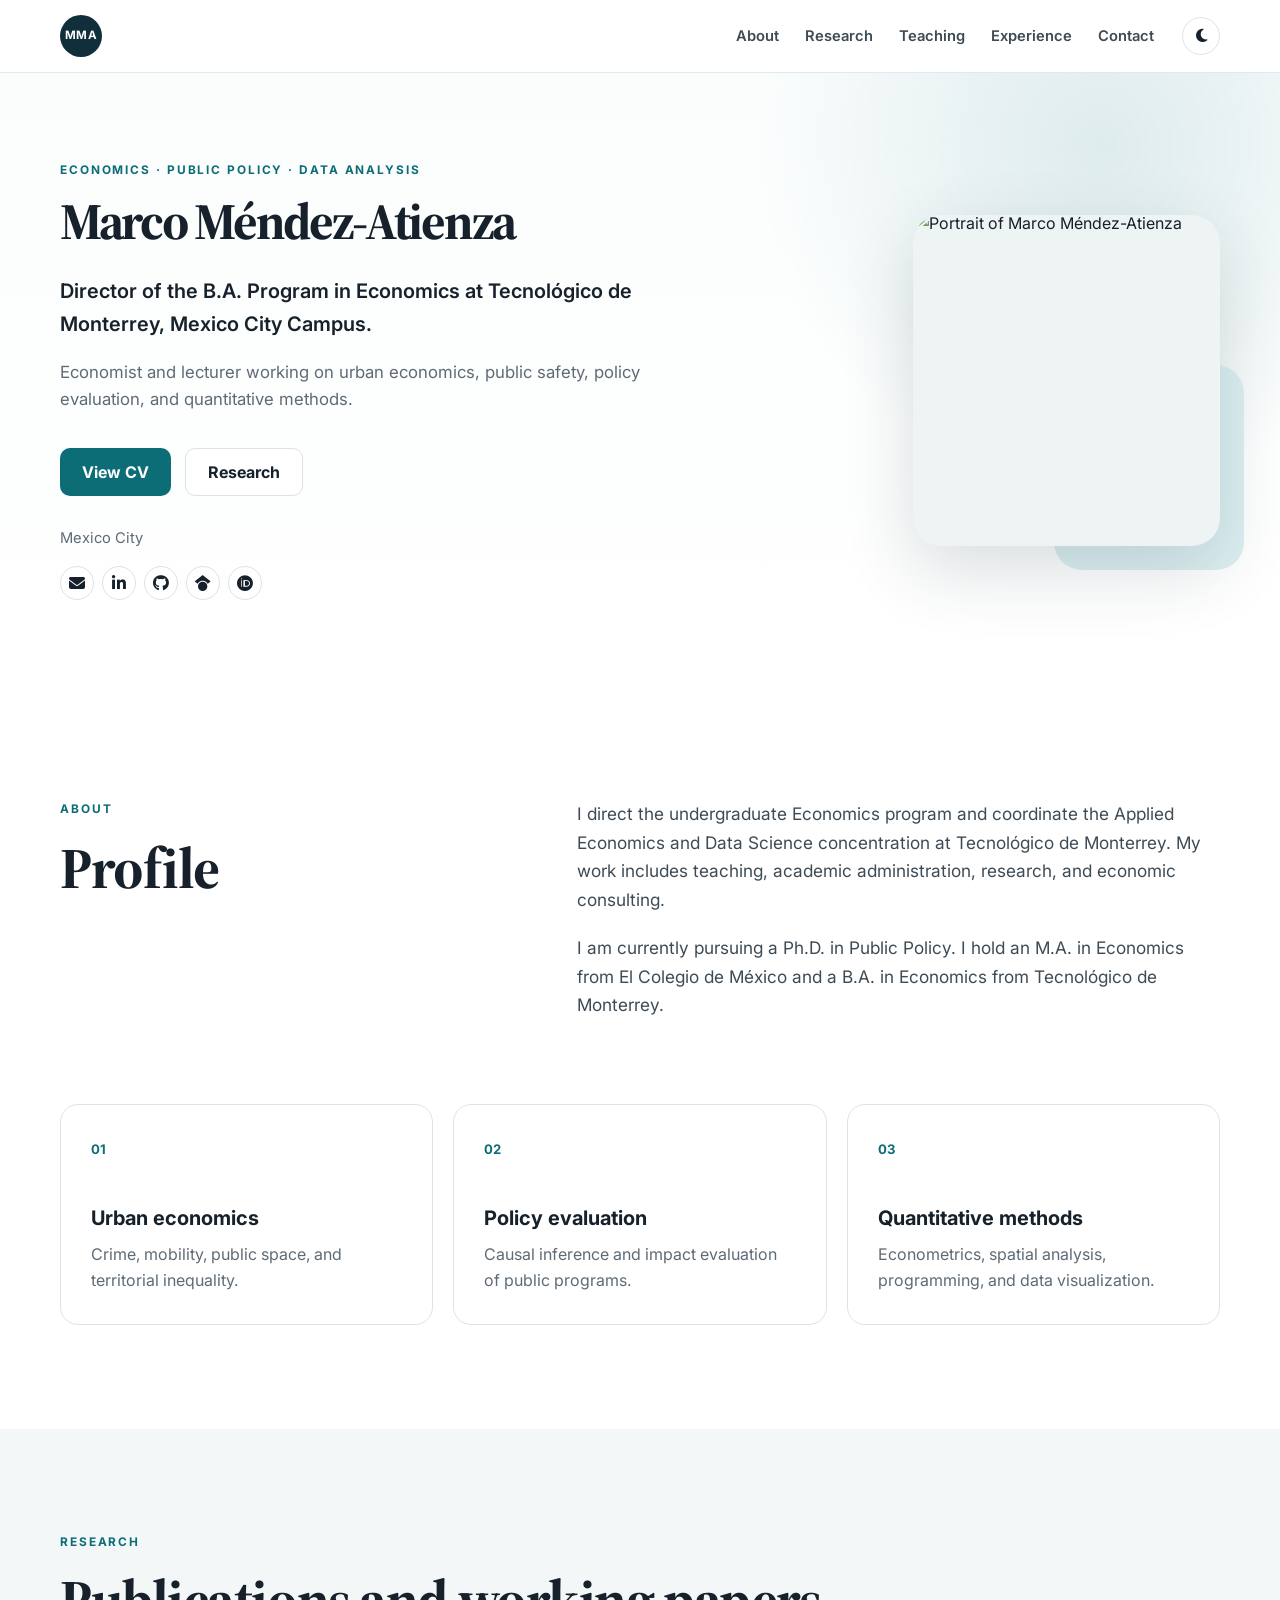
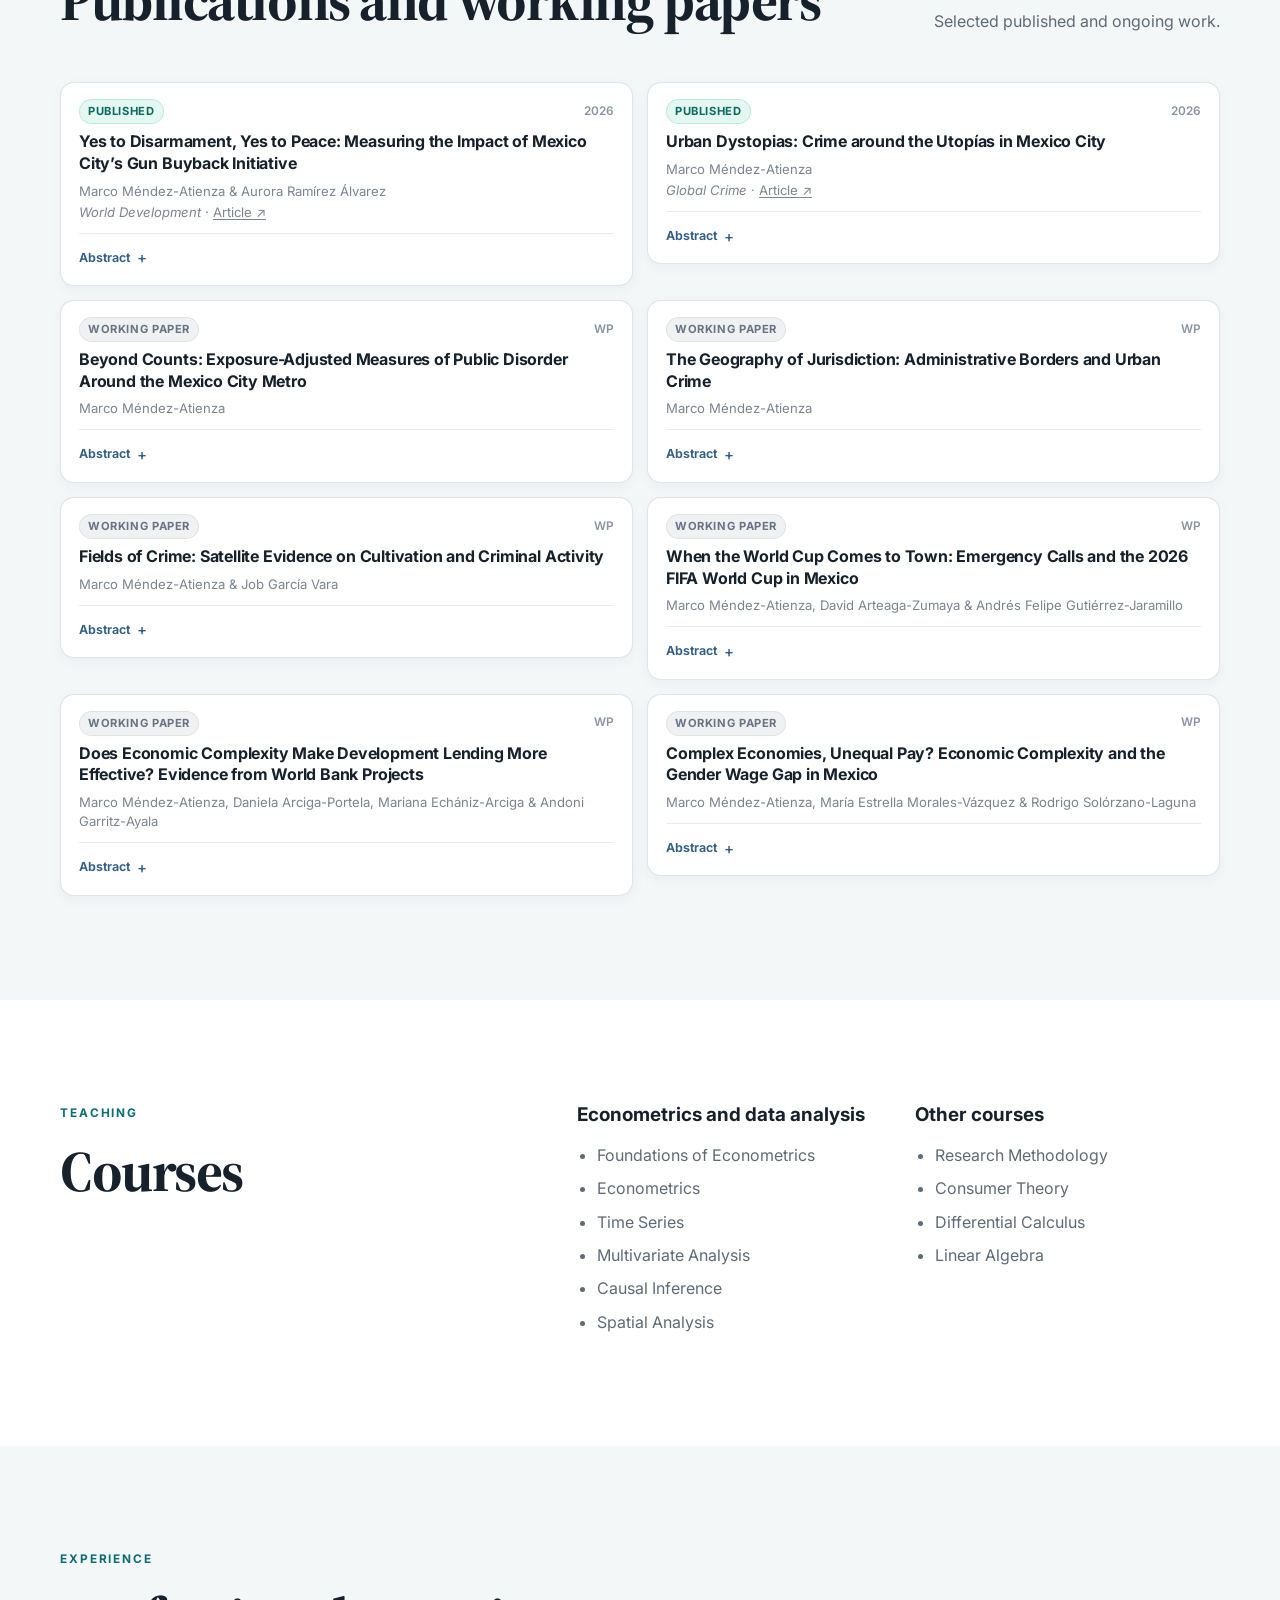
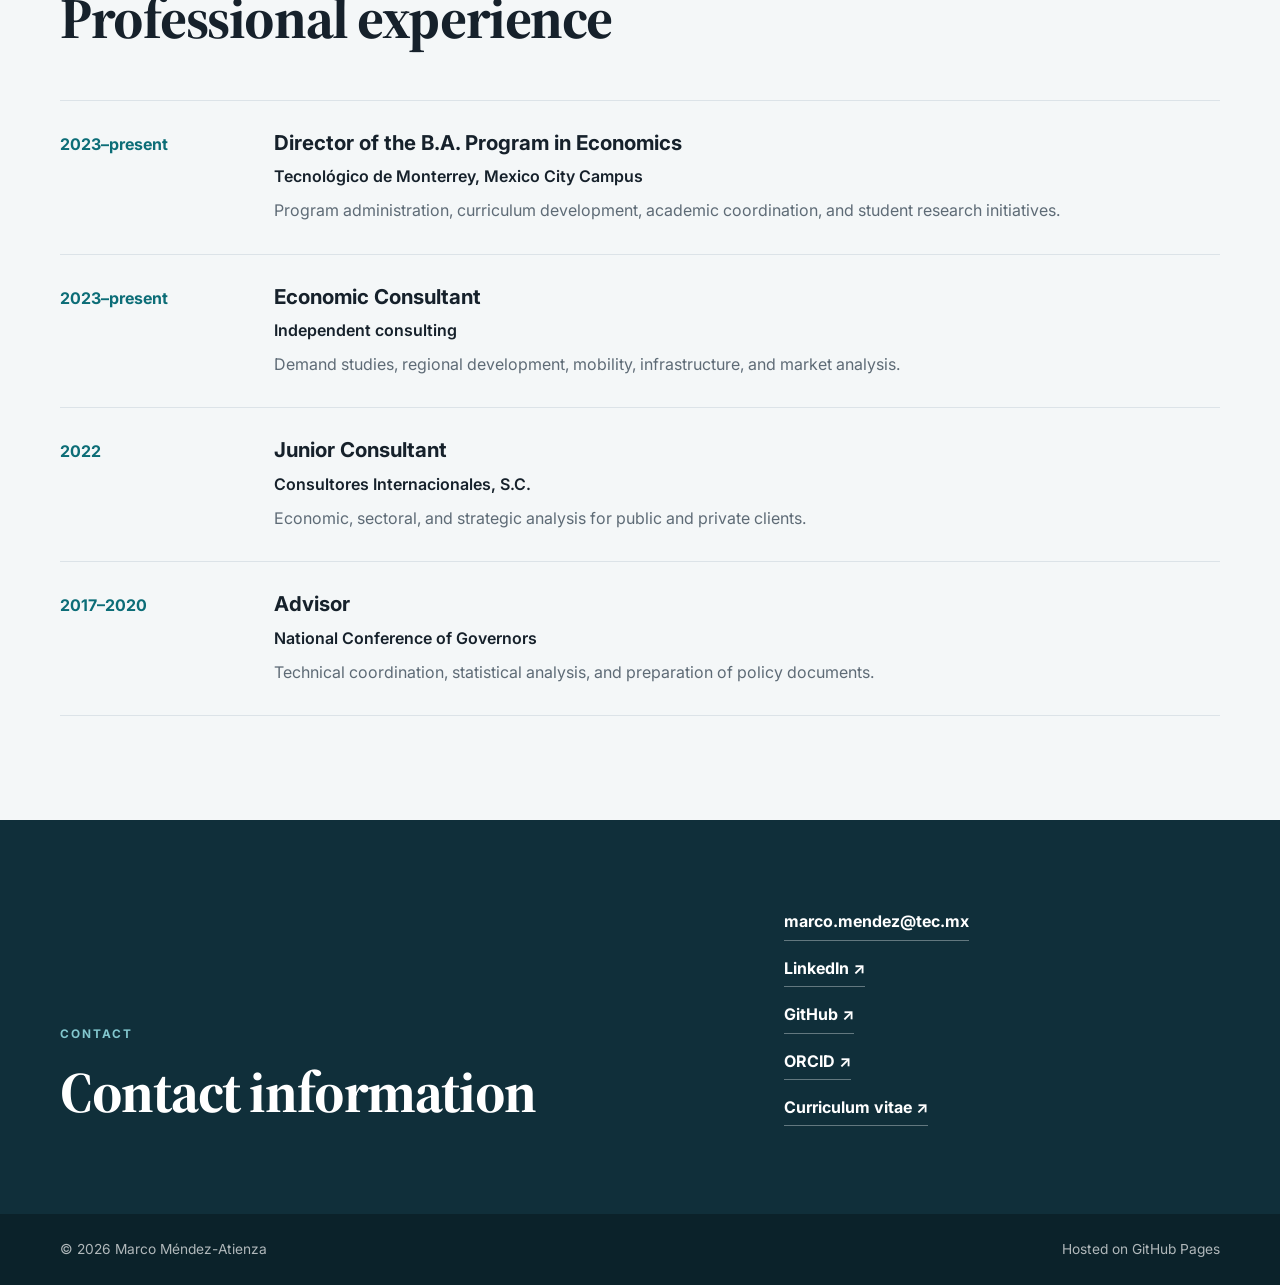
==== commit 2ac85df5: "Update index.html" ====
--- a/index.html
+++ b/index.html
@@ -1,24 +1,21 @@
 <!DOCTYPE html>
+
 <html lang="en">
 <head>
-  <meta charset="UTF-8">
-  <meta name="viewport" content="width=device-width, initial-scale=1.0">
-  <meta name="description" content="Academic website of Marco Méndez Atienza, economist and faculty member at Tecnológico de Monterrey.">
-  <title>Marco Méndez Atienza | Economics</title>
-  <link rel="icon" href="assets/favicon.ico?v=3" sizes="any">
-  <link rel="icon" type="image/png" sizes="32x32" href="assets/favicon-32.png?v=3">
-  <link rel="icon" type="image/png" sizes="16x16" href="assets/favicon-16.png?v=3">
-  <link rel="apple-touch-icon" href="assets/apple-touch-icon.png?v=3">
-  <link rel="preconnect" href="https://fonts.googleapis.com">
-  <link rel="preconnect" href="https://fonts.gstatic.com" crossorigin>
-  <link href="https://fonts.googleapis.com/css2?family=Inter:wght@400;500;600;700&family=Source+Serif+4:opsz,wght@8..60,600;8..60,700&display=swap" rel="stylesheet">
-  <link rel="stylesheet" href="style.css">
-  <link
-    rel="stylesheet"
-    href="https://cdnjs.cloudflare.com/ajax/libs/font-awesome/6.5.2/css/all.min.css"
-  >
-
-  <style>
+<meta charset="utf-8"/>
+<meta content="width=device-width, initial-scale=1.0" name="viewport"/>
+<meta content="Academic website of Marco Méndez-Atienza, economist and faculty member at Tecnológico de Monterrey." name="description"/>
+<title>Marco Méndez-Atienza | Economics</title>
+<link href="assets/favicon.ico?v=3" rel="icon" sizes="any"/>
+<link href="assets/favicon-32.png?v=3" rel="icon" sizes="32x32" type="image/png"/>
+<link href="assets/favicon-16.png?v=3" rel="icon" sizes="16x16" type="image/png"/>
+<link href="assets/apple-touch-icon.png?v=3" rel="apple-touch-icon"/>
+<link href="https://fonts.googleapis.com" rel="preconnect"/>
+<link crossorigin="" href="https://fonts.gstatic.com" rel="preconnect"/>
+<link href="https://fonts.googleapis.com/css2?family=Inter:wght@400;500;600;700&amp;family=Source+Serif+4:opsz,wght@8..60,600;8..60,700&amp;display=swap" rel="stylesheet"/>
+<link href="style.css" rel="stylesheet"/>
+<link href="https://cdnjs.cloudflare.com/ajax/libs/font-awesome/6.5.2/css/all.min.css" rel="stylesheet"/>
+<style>
     /* Compact research cards */
     .research-list.compact-research {
       display: grid;
@@ -59,11 +56,18 @@
       font-weight: 700;
       letter-spacing: 0.055em;
       text-transform: uppercase;
-      color: #3f5f7d;
-      background: rgba(0, 58, 112, 0.07);
+      color: #697386;
+      background: rgba(107, 114, 128, 0.10);
+      border: 1px solid rgba(107, 114, 128, 0.12);
       border-radius: 999px;
       padding: 6px 8px;
       white-space: nowrap;
+    }
+
+    .compact-research .research-status.published {
+      color: #0b6b5d;
+      background: rgba(16, 185, 129, 0.11);
+      border-color: rgba(16, 185, 129, 0.20);
     }
 
     .compact-research .research-year-small {
@@ -148,8 +152,15 @@
     }
 
     [data-theme="dark"] .compact-research .research-status {
-      color: #abc4dc;
-      background: rgba(145, 190, 230, 0.09);
+      color: #a7afbb;
+      background: rgba(148, 163, 184, 0.10);
+      border-color: rgba(148, 163, 184, 0.16);
+    }
+
+    [data-theme="dark"] .compact-research .research-status.published {
+      color: #7dd3c7;
+      background: rgba(45, 212, 191, 0.11);
+      border-color: rgba(45, 212, 191, 0.20);
     }
 
     [data-theme="dark"] .compact-research .research-meta,
@@ -167,353 +178,305 @@
       }
     }
   </style>
-
 </head>
 <body>
-  <header class="site-header">
-    <div class="container nav-wrap">
-      <a class="brand" href="#home" aria-label="Go to homepage">
-  <span>MMA</span>
+<header class="site-header">
+<div class="container nav-wrap">
+<a aria-label="Go to homepage" class="brand" href="#home">
+<span>MMA</span>
 </a>
-      <nav class="main-nav" aria-label="Main navigation">
-        <a href="#about">About</a>
-        <a href="#research">Research</a>
-        <a href="#teaching">Teaching</a>
-        <a href="#experience">Experience</a>
-        <a href="#contact">Contact</a>
-      </nav>
-      <button class="theme-toggle" type="button" aria-label="Switch color theme" title="Switch color theme">
-        <i class="fa-solid fa-moon" aria-hidden="true"></i>
-      </button>
-    </div>
-  </header>
-
-  <main>
-    <section class="hero" id="home">
-      <div class="container hero-grid">
-        <div class="hero-copy">
-          <p class="eyebrow">Economics · Public policy · Data analysis</p>
-          <h1>Marco Méndez Atienza</h1>
-          <p class="hero-role">Director of the B.A. Program in Economics at Tecnológico de Monterrey, Mexico City Campus.</p>
-          <p class="hero-summary">
+<nav aria-label="Main navigation" class="main-nav">
+<a href="#about">About</a>
+<a href="#research">Research</a>
+<a href="#teaching">Teaching</a>
+<a href="#experience">Experience</a>
+<a href="#contact">Contact</a>
+</nav>
+<button aria-label="Switch color theme" class="theme-toggle" title="Switch color theme" type="button">
+<i aria-hidden="true" class="fa-solid fa-moon"></i>
+</button>
+</div>
+</header>
+<main>
+<section class="hero" id="home">
+<div class="container hero-grid">
+<div class="hero-copy">
+<p class="eyebrow">Economics · Public policy · Data analysis</p>
+<h1>Marco Méndez-Atienza</h1>
+<p class="hero-role">Director of the B.A. Program in Economics at Tecnológico de Monterrey, Mexico City Campus.</p>
+<p class="hero-summary">
             Economist and lecturer working on urban economics, public safety, policy evaluation, and quantitative methods.
           </p>
-          <div class="hero-actions">
-            <a class="button primary" href="assets/CV.pdf" target="_blank" rel="noopener">View CV</a>
-            <a class="button secondary" href="#research">Research</a>
-          </div>
-          <div class="hero-meta">
-            <span>Mexico City</span>
-          </div>
-          <div class="social-links" aria-label="Professional profiles">
-            <a href="mailto:marco.mendez@tec.mx" aria-label="Send email" title="Email">
-              <i class="fa-solid fa-envelope" aria-hidden="true"></i>
-            </a>
-
-            <a
-              href="https://www.linkedin.com/in/marcomna/"
-              target="_blank"
-              rel="noopener"
-              aria-label="LinkedIn profile"
-              title="LinkedIn"
-            >
-              <i class="fa-brands fa-linkedin-in" aria-hidden="true"></i>
-            </a>
-
-            <a
-              href="https://github.com/mmendezatienza"
-              target="_blank"
-              rel="noopener"
-              aria-label="GitHub profile"
-              title="GitHub"
-            >
-              <i class="fa-brands fa-github" aria-hidden="true"></i>
-            </a>
-
-            <a
-              href="https://scholar.google.com/citations?user=HlDYImEAAAAJ&hl=en"
-              target="_blank"
-              rel="noopener"
-              aria-label="Google Scholar profile"
-              title="Google Scholar"
-            >
-              <i class="fa-brands fa-google-scholar" aria-hidden="true"></i>
-            </a>
-
-            <a
-              href="https://orcid.org/0009-0003-3967-4782"
-              target="_blank"
-              rel="noopener"
-              aria-label="ORCID profile"
-              title="ORCID"
-            >
-              <i class="fa-brands fa-orcid" aria-hidden="true"></i>
-            </a>
-          </div>
-        </div>
-
-        <div class="portrait-wrap">
-          <div class="portrait-card">
-            <img src="assets/foto.png" alt="Portrait of Marco Méndez Atienza">
-          </div>
-          <div class="portrait-accent" aria-hidden="true"></div>
-        </div>
-      </div>
-    </section>
-
-    <section class="section" id="about">
-      <div class="container two-col">
-        <div>
-          <p class="section-label">About</p>
-          <h2>Profile</h2>
-        </div>
-        <div class="prose">
-          <p>
+<div class="hero-actions">
+<a class="button primary" href="assets/CV.pdf" rel="noopener" target="_blank">View CV</a>
+<a class="button secondary" href="#research">Research</a>
+</div>
+<div class="hero-meta">
+<span>Mexico City</span>
+</div>
+<div aria-label="Professional profiles" class="social-links">
+<a aria-label="Send email" href="mailto:marco.mendez@tec.mx" title="Email">
+<i aria-hidden="true" class="fa-solid fa-envelope"></i>
+</a>
+<a aria-label="LinkedIn profile" href="https://www.linkedin.com/in/marcomna/" rel="noopener" target="_blank" title="LinkedIn">
+<i aria-hidden="true" class="fa-brands fa-linkedin-in"></i>
+</a>
+<a aria-label="GitHub profile" href="https://github.com/mmendezatienza" rel="noopener" target="_blank" title="GitHub">
+<i aria-hidden="true" class="fa-brands fa-github"></i>
+</a>
+<a aria-label="Google Scholar profile" href="https://scholar.google.com/citations?user=HlDYImEAAAAJ&amp;hl=en" rel="noopener" target="_blank" title="Google Scholar">
+<i aria-hidden="true" class="fa-brands fa-google-scholar"></i>
+</a>
+<a aria-label="ORCID profile" href="https://orcid.org/0009-0003-3967-4782" rel="noopener" target="_blank" title="ORCID">
+<i aria-hidden="true" class="fa-brands fa-orcid"></i>
+</a>
+</div>
+</div>
+<div class="portrait-wrap">
+<div class="portrait-card">
+<img alt="Portrait of Marco Méndez-Atienza" src="assets/foto.png"/>
+</div>
+<div aria-hidden="true" class="portrait-accent"></div>
+</div>
+</div>
+</section>
+<section class="section" id="about">
+<div class="container two-col">
+<div>
+<p class="section-label">About</p>
+<h2>Profile</h2>
+</div>
+<div class="prose">
+<p>
             I direct the undergraduate Economics program and coordinate the Applied Economics and Data Science concentration at Tecnológico de Monterrey. My work includes teaching, academic administration, research, and economic consulting.
           </p>
-          <p>
+<p>
             I am currently pursuing a Ph.D. in Public Policy. I hold an M.A. in Economics from El Colegio de México and a B.A. in Economics from Tecnológico de Monterrey.
           </p>
-        </div>
-      </div>
-
-      <div class="container interest-grid">
-        <article class="interest-card">
-          <span>01</span>
-          <h3>Urban economics</h3>
-          <p>Crime, mobility, public space, and territorial inequality.</p>
-        </article>
-        <article class="interest-card">
-          <span>02</span>
-          <h3>Policy evaluation</h3>
-          <p>Causal inference and impact evaluation of public programs.</p>
-        </article>
-        <article class="interest-card">
-          <span>03</span>
-          <h3>Quantitative methods</h3>
-          <p>Econometrics, spatial analysis, programming, and data visualization.</p>
-        </article>
-      </div>
-    </section>
-
-    <section class="section alt" id="research">
-      <div class="container section-heading">
-        <div>
-          <p class="section-label">Research</p>
-          <h2>Publications and working papers</h2>
-        </div>
-        <p>Selected published and ongoing work.</p>
-      </div>
-
-      <div class="container research-list compact-research">
-        <article class="research-card">
-          <div class="research-card-head">
-            <span class="research-status">Published</span>
-            <span class="research-year-small">2026</span>
-          </div>
-          <h3 class="research-title">Yes to Disarmament, Yes to Peace: Measuring the Impact of Mexico City’s Gun Buyback Initiative</h3>
-          <p class="research-meta">Marco Méndez Atienza &amp; Aurora Ramírez Álvarez</p>
-          <p class="research-meta"><em>World Development</em> · <a href="https://www.sciencedirect.com/science/article/pii/S0305750X26002354" target="_blank" rel="noopener">Article ↗</a></p>
-          <details>
-            <summary>Abstract</summary>
-            <p class="abstract-text">This paper evaluates Mexico City’s voluntary gun buyback program, <em>Sí al desarme, sí a la paz</em>, launched in January 2019. Using state-month data for 2017–2023, we estimate program effects with synthetic control and synthetic difference-in-differences designs. We find a statistically significant decline in our composite outcome, which combines recorded firearm-related crimes with unclassified deaths to conservatively guard against possible outcome reclassification. The estimated decline is equivalent to roughly 17% of the composite outcome’s pre-treatment mean. Because unclassified deaths need not be firearm-related, this specification prioritizes robustness to misclassification over direct substantive interpretation. The more interpretable disaggregated estimates show that the effect is concentrated in intentional firearm injuries, while effects on firearm homicides are statistically indistinguishable from zero across specifications. An illustrative Phase 1 calculation implies approximately 11,354 MXN ($560 USD) in spending per estimated averted event in the composite outcome. We also find no detectable substitution into non-firearm injuries. Mechanism evidence indicates that the program primarily collected civilian handguns and is consistent with a situational opportunity-reduction channel in civilian settings: reducing immediate access to firearms can limit escalation and lower the likelihood that routine conflicts translate into gun injuries, rather than directly disrupting organized-crime arsenals. Robustness checks, including placebo timing tests around COVID lockdown and triangulation with INEGI vital statistics, suggest that the results are not driven by reporting or reclassification. The findings contribute the first causal evidence on a voluntary gun buyback in Mexico and, by focusing on non-lethal firearm injuries rather than solely on homicides, identify a margin of impact that prior Latin American evaluations have not examined.</p>
-          </details>
-        </article>
-
-        <article class="research-card">
-          <div class="research-card-head">
-            <span class="research-status">Published</span>
-            <span class="research-year-small">2026</span>
-          </div>
-          <h3 class="research-title">Urban Dystopias: Crime around the Utopías in Mexico City</h3>
-          <p class="research-meta">Marco Méndez Atienza</p>
-          <p class="research-meta"><em>Global Crime</em> · <a href="https://doi.org/10.1080/17440572.2026.2698532" target="_blank" rel="noopener">Article ↗</a></p>
-          <details>
-            <summary>Abstract</summary>
-            <p class="abstract-text">This paper evaluates Mexico City’s Utopías, a network of large community complexes designed to activate situational crime-prevention mechanisms. Using monthly georeferenced crime data (2017–2024) and a staggered difference-in-differences estimator, we compare AGEBs within 300 metres of each Utopía to not-yet-treated areas. The results show clear heterogeneity: significant reductions in intentional injuries, simple drug possession, mass event theft, public-service vehicle theft without violence, and RTP robbery with violence, but increases in shoplifting, property damage, intimidation, violent vehicle theft, pickpocketing on public transport, and homicide by beating. These mixed effects are consistent with Situational Crime Prevention predictions about differential mechanism activation under conditions of inequality and institutional fragility, as spatial activation strengthens guardianship while simultaneously expanding opportunities for opportunistic crime. The study shows how environmental design performs under inequality and highlights the need for sustained management to mitigate criminogenic spillovers.</p>
-          </details>
-        </article>
-
-        <article class="research-card">
-          <div class="research-card-head">
-            <span class="research-status">Working paper</span>
-            <span class="research-year-small">WP</span>
-          </div>
-          <h3 class="research-title">The Geography of Jurisdiction: Administrative Borders and Urban Crime</h3>
-          <p class="research-meta">Marco Méndez Atienza</p>
-          <details>
-            <summary>Abstract</summary>
-            <p class="abstract-text">This paper examines whether administrative boundaries generate discontinuities in crime and public safety by exploiting the border between Mexico City and the State of Mexico. Although neighborhoods located on opposite sides of the boundary can be geographically close and share similar urban and socioeconomic characteristics, they are governed by different state and local institutions, police forces, public security strategies, and criminal justice systems. We propose a geographic regression discontinuity design that compares neighborhoods located immediately on either side of the administrative border, using distance to the boundary as the running variable. The analysis will combine geocoded crime or emergency-call data with neighborhood-level demographic and socioeconomic characteristics to estimate whether crossing the administrative boundary is associated with a discrete change in the incidence and composition of crime. We will examine heterogeneous effects across crime categories and different segments of the border, as well as potential mechanisms related to policing, institutional capacity, and urban characteristics. By focusing on highly comparable locations separated by an administrative boundary, the study seeks to provide evidence on the extent to which differences in public security institutions and policies translate into local differences in crime within a continuous metropolitan area.</p>
-          </details>
-        </article>
-
-        <article class="research-card">
-          <div class="research-card-head">
-            <span class="research-status">Working paper</span>
-            <span class="research-year-small">WP</span>
-          </div>
-          <h3 class="research-title">Fields of Crime: Satellite Evidence on Cultivation and Criminal Activity</h3>
-          <p class="research-meta">Marco Méndez Atienza &amp; J. García-Vara</p>
-          <details>
-            <summary>Abstract</summary>
-            <p class="abstract-text">This paper examines the relationship between agricultural cultivation and criminal activity using high-resolution satellite imagery. We use remotely sensed data to identify and map cultivated areas at a fine spatial scale and combine these measures with geocoded information on crime and violence. This approach allows us to study whether the spatial distribution and expansion of cultivation are systematically associated with changes in criminal activity, including whether particular types of cultivation generate distinct patterns of violence and territorial control. We further examine spatial and temporal heterogeneity in this relationship and explore potential mechanisms linking agricultural production to criminal activity, including competition over land, control of productive territories, and the presence of organized criminal groups. By integrating satellite-based measures of land use with granular crime data, the study seeks to provide new evidence on the geography of illicit activity and on the value of remote sensing for studying criminal behavior in settings where conventional administrative data provide only a partial picture.</p>
-          </details>
-        </article>
-
-        <article class="research-card">
-          <div class="research-card-head">
-            <span class="research-status">Working paper</span>
-            <span class="research-year-small">WP</span>
-          </div>
-          <h3 class="research-title">When the World Cup Comes to Town: Emergency Calls and the 2026 FIFA World Cup in Mexico</h3>
-          <p class="research-meta">Marco Méndez Atienza, David Arteaga-Zumaya &amp; Andrés Felipe Gutiérrez-Jaramillo</p>
-          <details>
-            <summary>Abstract</summary>
-            <p class="abstract-text">This article examines whether the 2026 FIFA World Cup changed the frequency and composition of emergency calls in Mexico. We use administrative data from the national 911 emergency call system and exploit temporal and geographic variation associated with the organization of World Cup matches in host cities. Our empirical strategy compares trends in emergency calls in exposed and non-exposed locations before, during, and after the tournament. We analyze both total call volume and specific categories of incidents, including domestic violence, fights, injuries, property crime, and disturbances of public order. The study contributes to the literature on mega-events, crime, interpersonal violence, and demand for emergency services.</p>
-          </details>
-        </article>
-
-        <article class="research-card">
-          <div class="research-card-head">
-            <span class="research-status">Working paper</span>
-            <span class="research-year-small">WP</span>
-          </div>
-          <h3 class="research-title">Does Economic Complexity Make Development Lending More Effective? Evidence from World Bank Projects</h3>
-          <p class="research-meta">Marco Méndez Atienza, Daniela Arciga-Portela, Mariana Echániz-Arciga &amp; Andoni Garritz-Ayala</p>
-          <details>
-            <summary>Abstract</summary>
-            <p class="abstract-text">Does the productive structure of a recipient country affect the effectiveness of World Bank lending? This paper provides causal evidence that higher economic complexity, a summary measure of the diversity and sophistication of a country's export basket, significantly improves project outcomes as evaluated by the World Bank's Independent Evaluation Group (IEG). We instrument lagged Economic Complexity Index (ECI) values with a Bartik-style shift-share variable constructed from the trade-partner complexity of each country's pre-sample (1995–2000) export network. The first-stage F-statistic exceeds 235, ruling out weak-instrument concerns. Our preferred IV specification, using a PCA-based composite effectiveness index that combines IEG project outcomes with Bank performance ratings, yields a coefficient of 0.785 (SE = 0.400, p = 0.052), rising to 1.022 (SE = 0.435, p &lt; 0.05) under a parsimonious control set. Heterogeneity analysis reveals that the effect is concentrated in Development Policy Loans (DPLs), consistent with an absorptive capacity mechanism: institutional and policy reforms financed by DPLs require the distributed organizational capabilities that ECI proxies, whereas investment projects impose more modular capacity requirements. These findings suggest that productive structure is a first-order determinant of development lending effectiveness, with implications for project design and country selectivity.</p>
-          </details>
-        </article>
-
-        <article class="research-card">
-          <div class="research-card-head">
-            <span class="research-status">Working paper</span>
-            <span class="research-year-small">WP</span>
-          </div>
-          <h3 class="research-title">Complex Economies, Unequal Pay? Economic Complexity and the Gender Wage Gap in Mexico</h3>
-          <p class="research-meta">Marco Méndez Atienza, María Estrella Morales-Vázquez &amp; Rodrigo Solórzano-Laguna</p>
-          <details>
-            <summary>Abstract</summary>
-            <p class="abstract-text">This paper studies the relationship between economic complexity and the gender wage gap across Mexican states. We combine microdata from the National Survey of Occupation and Employment (ENOE) with the state-level Economic Complexity Index (ECI) published by Data México to construct a semiannual panel beginning in 2015. We estimate both raw and adjusted gender wage gaps, with the latter obtained through an Oaxaca–Blinder decomposition. We then examine whether changes in economic complexity are systematically associated with changes in the wage gap, using state and period fixed effects. We also study four possible mechanisms: sectoral composition, formality, occupational segregation, and human capital. Our main hypothesis is that greater economic complexity is associated with a smaller gender wage gap.</p>
-          </details>
-        </article>
-
-        <article class="research-card">
-          <div class="research-card-head">
-            <span class="research-status">Working paper</span>
-            <span class="research-year-small">WP</span>
-          </div>
-          <h3 class="research-title">Beyond Counts: Exposure-Adjusted Measures of Public Disorder Around the Mexico City Metro</h3>
-          <p class="research-meta">Marco Méndez Atienza</p>
-          <details>
-            <summary>Abstract</summary>
-            <p class="abstract-text">This paper analyzes the spatial distribution of emergency calls reporting public brawls and disturbances (<em>riña</em>) around Mexico City Metro stations in 2019. The outcome is reported public disorder, 911 calls registered by the city's C5 system, rather than verified incidents, and the analysis is descriptive and associational throughout. Using global and local spatial autocorrelation statistics and Getis–Ord hotspot analysis under transit-network and geographic spatial-weight structures, and across 100, 200, and 400 m buffers, the paper reports three main findings. First, the geography of reported disorder is denominator-dependent: call counts cluster in the central commercial core, while calls per Metro rider concentrate in a compact north-eastern corridor around Lines 4, 5, and B. Second, this per-rider corridor is not merely a denominator artifact: hotspot stations show above-average call counts and above-average calls per surrounding resident, although low ridership amplifies their per-rider rate relative to the system average. Third, aggregate neighborhood marginalization does not appear to be the main correlate of hotspot intensity. The population-weighted 2020 urban marginalization index at the colonia level is weakly to moderately negatively associated with hotspot intensity, and hotspot catchments contain no population in high-marginalization colonias. Instead, specific dimensions of residential vulnerability, especially overcrowding, limited digital access, and educational deficit, co-vary more consistently with the corridor. Because the outcome depends on reporting behavior as well as on underlying events, these associations characterize reported disorder, not its full latent distribution. The findings suggest that reported station-area disorder is better understood as the spatial overlap of mobility exposure, urban activity, and selected dimensions of residential vulnerability than as a simple function of aggregate neighborhood deprivation.</p>
-          </details>
-        </article>
-      </div>
-    </section>
-
-    <section class="section" id="teaching">
-      <div class="container two-col">
-        <div>
-          <p class="section-label">Teaching</p>
-          <h2>Courses</h2>
-        </div>
-        <div class="course-groups">
-          <div>
-            <h3>Econometrics and data analysis</h3>
-            <ul>
-              <li>Foundations of Econometrics</li>
-              <li>Econometrics</li>
-              <li>Time Series</li>
-              <li>Multivariate Analysis</li>
-              <li>Causal Inference</li>
-              <li>Spatial Analysis</li>
-            </ul>
-          </div>
-          <div>
-            <h3>Other courses</h3>
-            <ul>
-              <li>Research Methodology</li>
-              <li>Consumer Theory</li>
-              <li>Differential Calculus</li>
-              <li>Linear Algebra</li>
-            </ul>
-          </div>
-        </div>
-      </div>
-    </section>
-
-    <section class="section alt" id="experience">
-      <div class="container section-heading">
-        <div>
-          <p class="section-label">Experience</p>
-          <h2>Professional experience</h2>
-        </div>
-      </div>
-
-      <div class="container timeline">
-        <article>
-          <div class="timeline-date">2023–present</div>
-          <div>
-            <h3>Director of the B.A. Program in Economics</h3>
-            <p class="institution">Tecnológico de Monterrey, Mexico City Campus</p>
-            <p>Program administration, curriculum development, academic coordination, and student research initiatives.</p>
-          </div>
-        </article>
-        <article>
-          <div class="timeline-date">2023–present</div>
-          <div>
-            <h3>Economic Consultant</h3>
-            <p class="institution">Independent consulting</p>
-            <p>Demand studies, regional development, mobility, infrastructure, and market analysis.</p>
-          </div>
-        </article>
-        <article>
-          <div class="timeline-date">2022</div>
-          <div>
-            <h3>Junior Consultant</h3>
-            <p class="institution">Consultores Internacionales, S.C.</p>
-            <p>Economic, sectoral, and strategic analysis for public and private clients.</p>
-          </div>
-        </article>
-        <article>
-          <div class="timeline-date">2017–2020</div>
-          <div>
-            <h3>Advisor</h3>
-            <p class="institution">National Conference of Governors</p>
-            <p>Technical coordination, statistical analysis, and preparation of policy documents.</p>
-          </div>
-        </article>
-      </div>
-    </section>
-
-    <section class="contact" id="contact">
-      <div class="container contact-grid">
-        <div>
-          <p class="section-label light">Contact</p>
-          <h2>Contact information</h2>
-        </div>
-        <div class="contact-actions">
-          <a href="mailto:marco.mendez@tec.mx">marco.mendez@tec.mx</a>
-          <a href="https://www.linkedin.com/in/marcomna/" target="_blank" rel="noopener">LinkedIn ↗</a>
-          <a href="https://github.com/mmendezatienza" target="_blank" rel="noopener">GitHub ↗</a>
-          <a href="https://orcid.org/0009-0003-3967-4782" target="_blank" rel="noopener">ORCID ↗</a>
-          <a href="assets/CV.pdf" target="_blank" rel="noopener">Curriculum vitae ↗</a>
-        </div>
-      </div>
-    </section>
-  </main>
-
-  <footer class="site-footer">
-    <div class="container">
-      <span>© 2026 Marco Méndez Atienza</span>
-      <span>Hosted on GitHub Pages</span>
-    </div>
-  </footer>
-
-  <script>
+</div>
+</div>
+<div class="container interest-grid">
+<article class="interest-card">
+<span>01</span>
+<h3>Urban economics</h3>
+<p>Crime, mobility, public space, and territorial inequality.</p>
+</article>
+<article class="interest-card">
+<span>02</span>
+<h3>Policy evaluation</h3>
+<p>Causal inference and impact evaluation of public programs.</p>
+</article>
+<article class="interest-card">
+<span>03</span>
+<h3>Quantitative methods</h3>
+<p>Econometrics, spatial analysis, programming, and data visualization.</p>
+</article>
+</div>
+</section>
+<section class="section alt" id="research">
+<div class="container section-heading">
+<div>
+<p class="section-label">Research</p>
+<h2>Publications and working papers</h2>
+</div>
+<p>Selected published and ongoing work.</p>
+</div>
+<div class="container research-list compact-research">
+
+
+
+
+
+
+
+
+<article class="research-card">
+<div class="research-card-head">
+<span class="research-status published">Published</span>
+<span class="research-year-small">2026</span>
+</div>
+<h3 class="research-title">Yes to Disarmament, Yes to Peace: Measuring the Impact of Mexico City’s Gun Buyback Initiative</h3>
+<p class="research-meta">Marco Méndez-Atienza &amp; Aurora Ramírez Álvarez</p>
+<p class="research-meta"><em>World Development</em> · <a href="https://www.sciencedirect.com/science/article/pii/S0305750X26002354" rel="noopener" target="_blank">Article ↗</a></p>
+<details>
+<summary>Abstract</summary>
+<p class="abstract-text">This paper evaluates Mexico City’s voluntary gun buyback program, <em>Sí al desarme, sí a la paz</em>, launched in January 2019. Using state-month data for 2017–2023, we estimate program effects with synthetic control and synthetic difference-in-differences designs. We find a statistically significant decline in our composite outcome, which combines recorded firearm-related crimes with unclassified deaths to conservatively guard against possible outcome reclassification. The estimated decline is equivalent to roughly 17% of the composite outcome’s pre-treatment mean. Because unclassified deaths need not be firearm-related, this specification prioritizes robustness to misclassification over direct substantive interpretation. The more interpretable disaggregated estimates show that the effect is concentrated in intentional firearm injuries, while effects on firearm homicides are statistically indistinguishable from zero across specifications. An illustrative Phase 1 calculation implies approximately 11,354 MXN ($560 USD) in spending per estimated averted event in the composite outcome. We also find no detectable substitution into non-firearm injuries. Mechanism evidence indicates that the program primarily collected civilian handguns and is consistent with a situational opportunity-reduction channel in civilian settings: reducing immediate access to firearms can limit escalation and lower the likelihood that routine conflicts translate into gun injuries, rather than directly disrupting organized-crime arsenals. Robustness checks, including placebo timing tests around COVID lockdown and triangulation with INEGI vital statistics, suggest that the results are not driven by reporting or reclassification. The findings contribute the first causal evidence on a voluntary gun buyback in Mexico and, by focusing on non-lethal firearm injuries rather than solely on homicides, identify a margin of impact that prior Latin American evaluations have not examined.</p>
+</details>
+</article><article class="research-card">
+<div class="research-card-head">
+<span class="research-status published">Published</span>
+<span class="research-year-small">2026</span>
+</div>
+<h3 class="research-title">Urban Dystopias: Crime around the Utopías in Mexico City</h3>
+<p class="research-meta">Marco Méndez-Atienza</p>
+<p class="research-meta"><em>Global Crime</em> · <a href="https://doi.org/10.1080/17440572.2026.2698532" rel="noopener" target="_blank">Article ↗</a></p>
+<details>
+<summary>Abstract</summary>
+<p class="abstract-text">This paper evaluates Mexico City’s Utopías, a network of large community complexes designed to activate situational crime-prevention mechanisms. Using monthly georeferenced crime data (2017–2024) and a staggered difference-in-differences estimator, we compare AGEBs within 300 metres of each Utopía to not-yet-treated areas. The results show clear heterogeneity: significant reductions in intentional injuries, simple drug possession, mass event theft, public-service vehicle theft without violence, and RTP robbery with violence, but increases in shoplifting, property damage, intimidation, violent vehicle theft, pickpocketing on public transport, and homicide by beating. These mixed effects are consistent with Situational Crime Prevention predictions about differential mechanism activation under conditions of inequality and institutional fragility, as spatial activation strengthens guardianship while simultaneously expanding opportunities for opportunistic crime. The study shows how environmental design performs under inequality and highlights the need for sustained management to mitigate criminogenic spillovers.</p>
+</details>
+</article><article class="research-card">
+<div class="research-card-head">
+<span class="research-status">Working paper</span>
+<span class="research-year-small">WP</span>
+</div>
+<h3 class="research-title">Beyond Counts: Exposure-Adjusted Measures of Public Disorder Around the Mexico City Metro</h3>
+<p class="research-meta">Marco Méndez-Atienza</p>
+<details>
+<summary>Abstract</summary>
+<p class="abstract-text">This paper analyzes the spatial distribution of emergency calls reporting public brawls and disturbances (<em>riña</em>) around Mexico City Metro stations in 2019. The outcome is reported public disorder, 911 calls registered by the city's C5 system, rather than verified incidents, and the analysis is descriptive and associational throughout. Using global and local spatial autocorrelation statistics and Getis–Ord hotspot analysis under transit-network and geographic spatial-weight structures, and across 100, 200, and 400 m buffers, the paper reports three main findings. First, the geography of reported disorder is denominator-dependent: call counts cluster in the central commercial core, while calls per Metro rider concentrate in a compact north-eastern corridor around Lines 4, 5, and B. Second, this per-rider corridor is not merely a denominator artifact: hotspot stations show above-average call counts and above-average calls per surrounding resident, although low ridership amplifies their per-rider rate relative to the system average. Third, aggregate neighborhood marginalization does not appear to be the main correlate of hotspot intensity. The population-weighted 2020 urban marginalization index at the colonia level is weakly to moderately negatively associated with hotspot intensity, and hotspot catchments contain no population in high-marginalization colonias. Instead, specific dimensions of residential vulnerability, especially overcrowding, limited digital access, and educational deficit, co-vary more consistently with the corridor. Because the outcome depends on reporting behavior as well as on underlying events, these associations characterize reported disorder, not its full latent distribution. The findings suggest that reported station-area disorder is better understood as the spatial overlap of mobility exposure, urban activity, and selected dimensions of residential vulnerability than as a simple function of aggregate neighborhood deprivation.</p>
+</details>
+</article><article class="research-card">
+<div class="research-card-head">
+<span class="research-status">Working paper</span>
+<span class="research-year-small">WP</span>
+</div>
+<h3 class="research-title">The Geography of Jurisdiction: Administrative Borders and Urban Crime</h3>
+<p class="research-meta">Marco Méndez-Atienza</p>
+<details>
+<summary>Abstract</summary>
+<p class="abstract-text">This paper examines whether administrative boundaries generate discontinuities in crime and public safety by exploiting the border between Mexico City and the State of Mexico. Although neighborhoods located on opposite sides of the boundary can be geographically close and share similar urban and socioeconomic characteristics, they are governed by different state and local institutions, police forces, public security strategies, and criminal justice systems. We propose a geographic regression discontinuity design that compares neighborhoods located immediately on either side of the administrative border, using distance to the boundary as the running variable. The analysis will combine geocoded crime or emergency-call data with neighborhood-level demographic and socioeconomic characteristics to estimate whether crossing the administrative boundary is associated with a discrete change in the incidence and composition of crime. We will examine heterogeneous effects across crime categories and different segments of the border, as well as potential mechanisms related to policing, institutional capacity, and urban characteristics. By focusing on highly comparable locations separated by an administrative boundary, the study seeks to provide evidence on the extent to which differences in public security institutions and policies translate into local differences in crime within a continuous metropolitan area.</p>
+</details>
+</article><article class="research-card">
+<div class="research-card-head">
+<span class="research-status">Working paper</span>
+<span class="research-year-small">WP</span>
+</div>
+<h3 class="research-title">Fields of Crime: Satellite Evidence on Cultivation and Criminal Activity</h3>
+<p class="research-meta">Marco Méndez-Atienza &amp; Job García Vara</p>
+<details>
+<summary>Abstract</summary>
+<p class="abstract-text">This paper examines the relationship between agricultural cultivation and criminal activity using high-resolution satellite imagery. We use remotely sensed data to identify and map cultivated areas at a fine spatial scale and combine these measures with geocoded information on crime and violence. This approach allows us to study whether the spatial distribution and expansion of cultivation are systematically associated with changes in criminal activity, including whether particular types of cultivation generate distinct patterns of violence and territorial control. We further examine spatial and temporal heterogeneity in this relationship and explore potential mechanisms linking agricultural production to criminal activity, including competition over land, control of productive territories, and the presence of organized criminal groups. By integrating satellite-based measures of land use with granular crime data, the study seeks to provide new evidence on the geography of illicit activity and on the value of remote sensing for studying criminal behavior in settings where conventional administrative data provide only a partial picture.</p>
+</details>
+</article><article class="research-card">
+<div class="research-card-head">
+<span class="research-status">Working paper</span>
+<span class="research-year-small">WP</span>
+</div>
+<h3 class="research-title">When the World Cup Comes to Town: Emergency Calls and the 2026 FIFA World Cup in Mexico</h3>
+<p class="research-meta">Marco Méndez-Atienza, David Arteaga-Zumaya &amp; Andrés Felipe Gutiérrez-Jaramillo</p>
+<details>
+<summary>Abstract</summary>
+<p class="abstract-text">This article examines whether the 2026 FIFA World Cup changed the frequency and composition of emergency calls in Mexico. We use administrative data from the national 911 emergency call system and exploit temporal and geographic variation associated with the organization of World Cup matches in host cities. Our empirical strategy compares trends in emergency calls in exposed and non-exposed locations before, during, and after the tournament. We analyze both total call volume and specific categories of incidents, including domestic violence, fights, injuries, property crime, and disturbances of public order. The study contributes to the literature on mega-events, crime, interpersonal violence, and demand for emergency services.</p>
+</details>
+</article><article class="research-card">
+<div class="research-card-head">
+<span class="research-status">Working paper</span>
+<span class="research-year-small">WP</span>
+</div>
+<h3 class="research-title">Does Economic Complexity Make Development Lending More Effective? Evidence from World Bank Projects</h3>
+<p class="research-meta">Marco Méndez-Atienza, Daniela Arciga-Portela, Mariana Echániz-Arciga &amp; Andoni Garritz-Ayala</p>
+<details>
+<summary>Abstract</summary>
+<p class="abstract-text">Does the productive structure of a recipient country affect the effectiveness of World Bank lending? This paper provides causal evidence that higher economic complexity, a summary measure of the diversity and sophistication of a country's export basket, significantly improves project outcomes as evaluated by the World Bank's Independent Evaluation Group (IEG). We instrument lagged Economic Complexity Index (ECI) values with a Bartik-style shift-share variable constructed from the trade-partner complexity of each country's pre-sample (1995–2000) export network. The first-stage F-statistic exceeds 235, ruling out weak-instrument concerns. Our preferred IV specification, using a PCA-based composite effectiveness index that combines IEG project outcomes with Bank performance ratings, yields a coefficient of 0.785 (SE = 0.400, p = 0.052), rising to 1.022 (SE = 0.435, p &lt; 0.05) under a parsimonious control set. Heterogeneity analysis reveals that the effect is concentrated in Development Policy Loans (DPLs), consistent with an absorptive capacity mechanism: institutional and policy reforms financed by DPLs require the distributed organizational capabilities that ECI proxies, whereas investment projects impose more modular capacity requirements. These findings suggest that productive structure is a first-order determinant of development lending effectiveness, with implications for project design and country selectivity.</p>
+</details>
+</article><article class="research-card">
+<div class="research-card-head">
+<span class="research-status">Working paper</span>
+<span class="research-year-small">WP</span>
+</div>
+<h3 class="research-title">Complex Economies, Unequal Pay? Economic Complexity and the Gender Wage Gap in Mexico</h3>
+<p class="research-meta">Marco Méndez-Atienza, María Estrella Morales-Vázquez &amp; Rodrigo Solórzano-Laguna</p>
+<details>
+<summary>Abstract</summary>
+<p class="abstract-text">This paper studies the relationship between economic complexity and the gender wage gap across Mexican states. We combine microdata from the National Survey of Occupation and Employment (ENOE) with the state-level Economic Complexity Index (ECI) published by Data México to construct a semiannual panel beginning in 2015. We estimate both raw and adjusted gender wage gaps, with the latter obtained through an Oaxaca–Blinder decomposition. We then examine whether changes in economic complexity are systematically associated with changes in the wage gap, using state and period fixed effects. We also study four possible mechanisms: sectoral composition, formality, occupational segregation, and human capital. Our main hypothesis is that greater economic complexity is associated with a smaller gender wage gap.</p>
+</details>
+</article></div>
+</section>
+<section class="section" id="teaching">
+<div class="container two-col">
+<div>
+<p class="section-label">Teaching</p>
+<h2>Courses</h2>
+</div>
+<div class="course-groups">
+<div>
+<h3>Econometrics and data analysis</h3>
+<ul>
+<li>Foundations of Econometrics</li>
+<li>Econometrics</li>
+<li>Time Series</li>
+<li>Multivariate Analysis</li>
+<li>Causal Inference</li>
+<li>Spatial Analysis</li>
+</ul>
+</div>
+<div>
+<h3>Other courses</h3>
+<ul>
+<li>Research Methodology</li>
+<li>Consumer Theory</li>
+<li>Differential Calculus</li>
+<li>Linear Algebra</li>
+</ul>
+</div>
+</div>
+</div>
+</section>
+<section class="section alt" id="experience">
+<div class="container section-heading">
+<div>
+<p class="section-label">Experience</p>
+<h2>Professional experience</h2>
+</div>
+</div>
+<div class="container timeline">
+<article>
+<div class="timeline-date">2023–present</div>
+<div>
+<h3>Director of the B.A. Program in Economics</h3>
+<p class="institution">Tecnológico de Monterrey, Mexico City Campus</p>
+<p>Program administration, curriculum development, academic coordination, and student research initiatives.</p>
+</div>
+</article>
+<article>
+<div class="timeline-date">2023–present</div>
+<div>
+<h3>Economic Consultant</h3>
+<p class="institution">Independent consulting</p>
+<p>Demand studies, regional development, mobility, infrastructure, and market analysis.</p>
+</div>
+</article>
+<article>
+<div class="timeline-date">2022</div>
+<div>
+<h3>Junior Consultant</h3>
+<p class="institution">Consultores Internacionales, S.C.</p>
+<p>Economic, sectoral, and strategic analysis for public and private clients.</p>
+</div>
+</article>
+<article>
+<div class="timeline-date">2017–2020</div>
+<div>
+<h3>Advisor</h3>
+<p class="institution">National Conference of Governors</p>
+<p>Technical coordination, statistical analysis, and preparation of policy documents.</p>
+</div>
+</article>
+</div>
+</section>
+<section class="contact" id="contact">
+<div class="container contact-grid">
+<div>
+<p class="section-label light">Contact</p>
+<h2>Contact information</h2>
+</div>
+<div class="contact-actions">
+<a href="mailto:marco.mendez@tec.mx">marco.mendez@tec.mx</a>
+<a href="https://www.linkedin.com/in/marcomna/" rel="noopener" target="_blank">LinkedIn ↗</a>
+<a href="https://github.com/mmendezatienza" rel="noopener" target="_blank">GitHub ↗</a>
+<a href="https://orcid.org/0009-0003-3967-4782" rel="noopener" target="_blank">ORCID ↗</a>
+<a href="assets/CV.pdf" rel="noopener" target="_blank">Curriculum vitae ↗</a>
+</div>
+</div>
+</section>
+</main>
+<footer class="site-footer">
+<div class="container">
+<span>© 2026 Marco Méndez-Atienza</span>
+<span>Hosted on GitHub Pages</span>
+</div>
+</footer>
+<script>
     (function () {
       const root = document.documentElement;
       const button = document.querySelector(".theme-toggle");
@@ -547,6 +510,5 @@
       }
     })();
   </script>
-
 </body>
 </html>
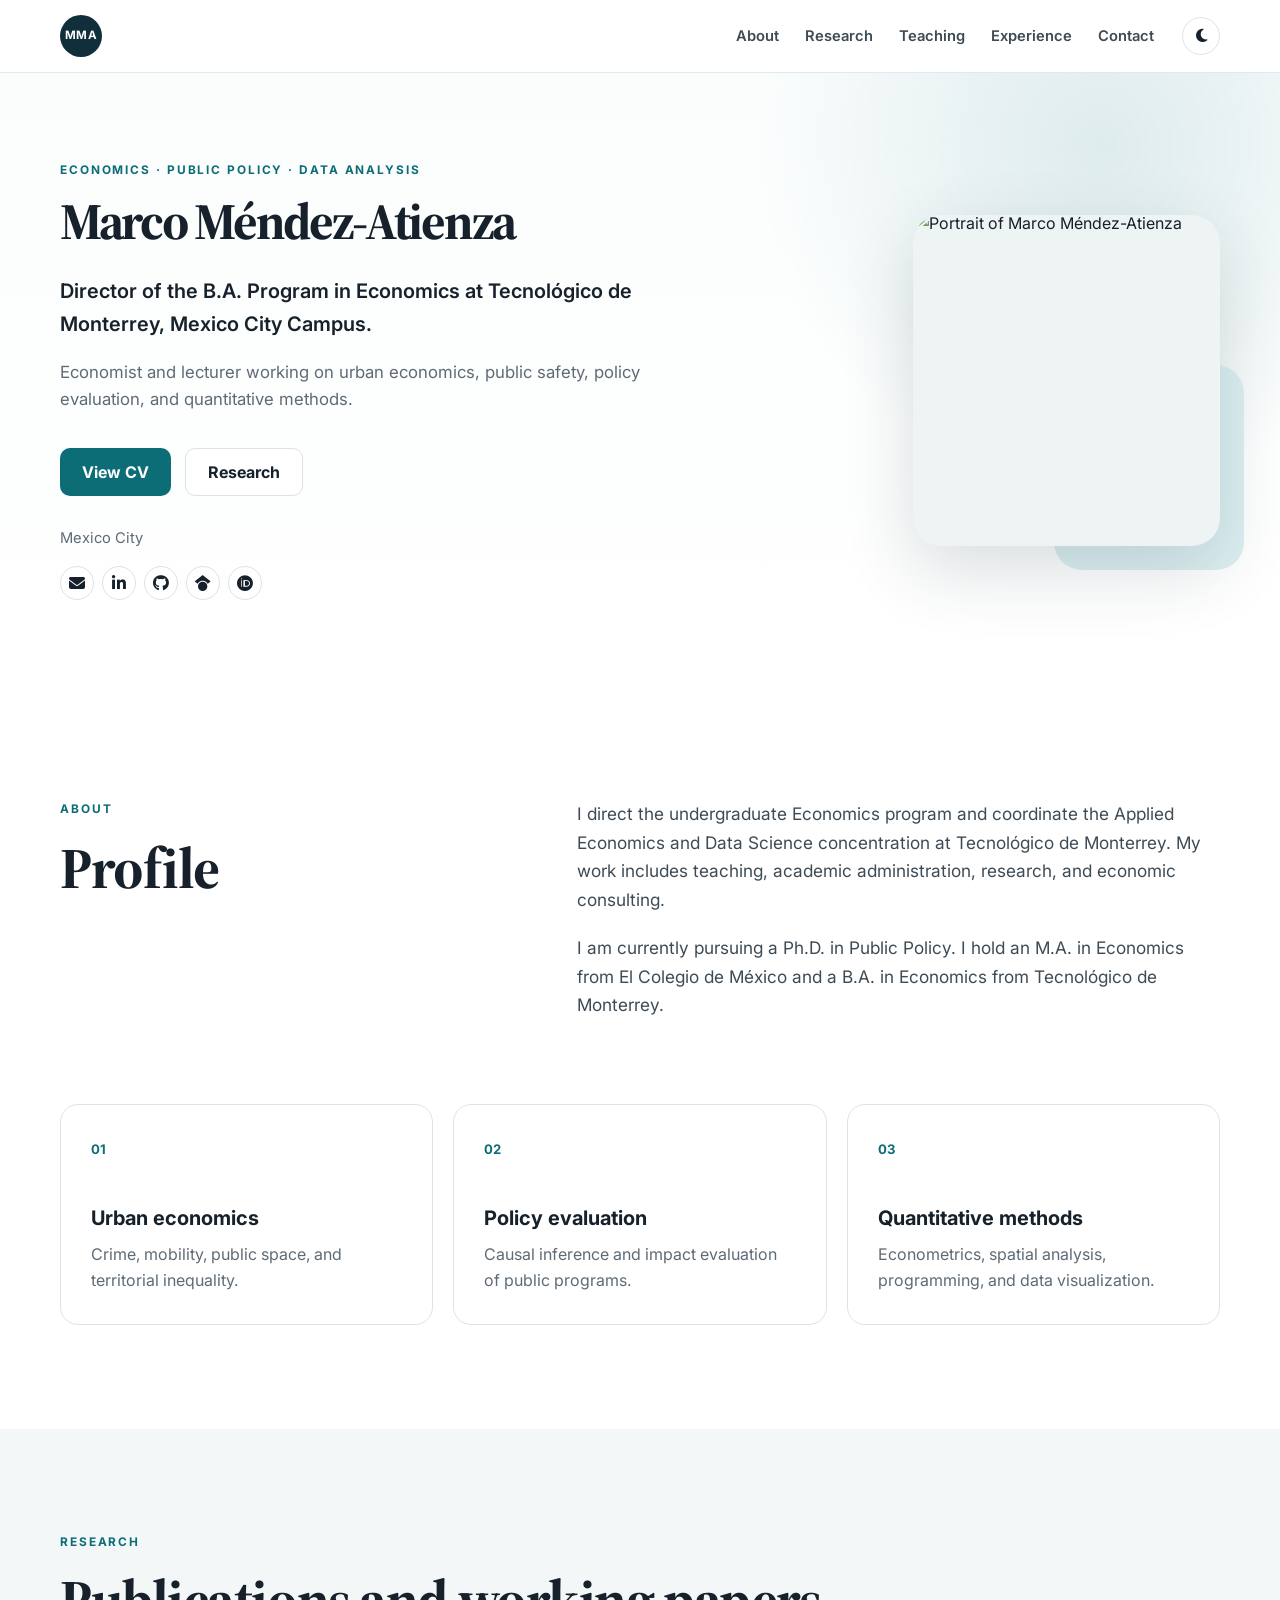
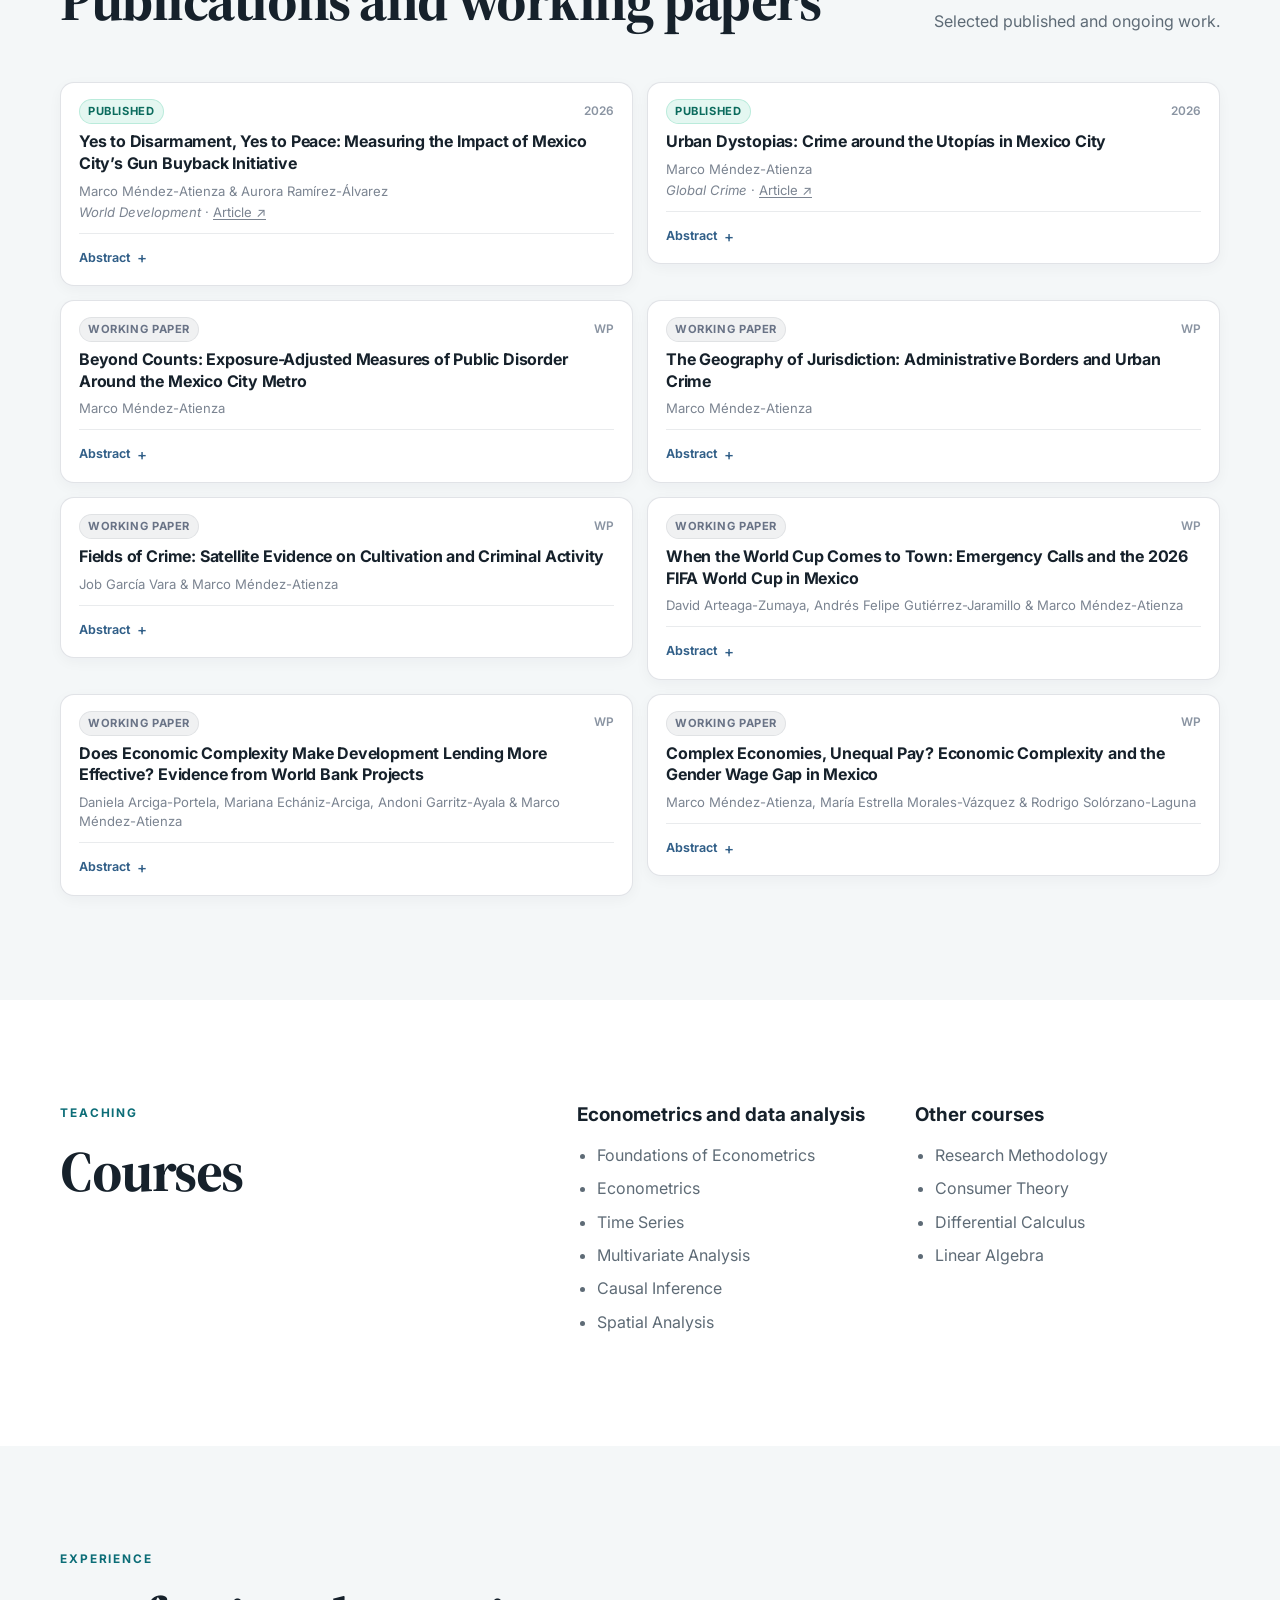
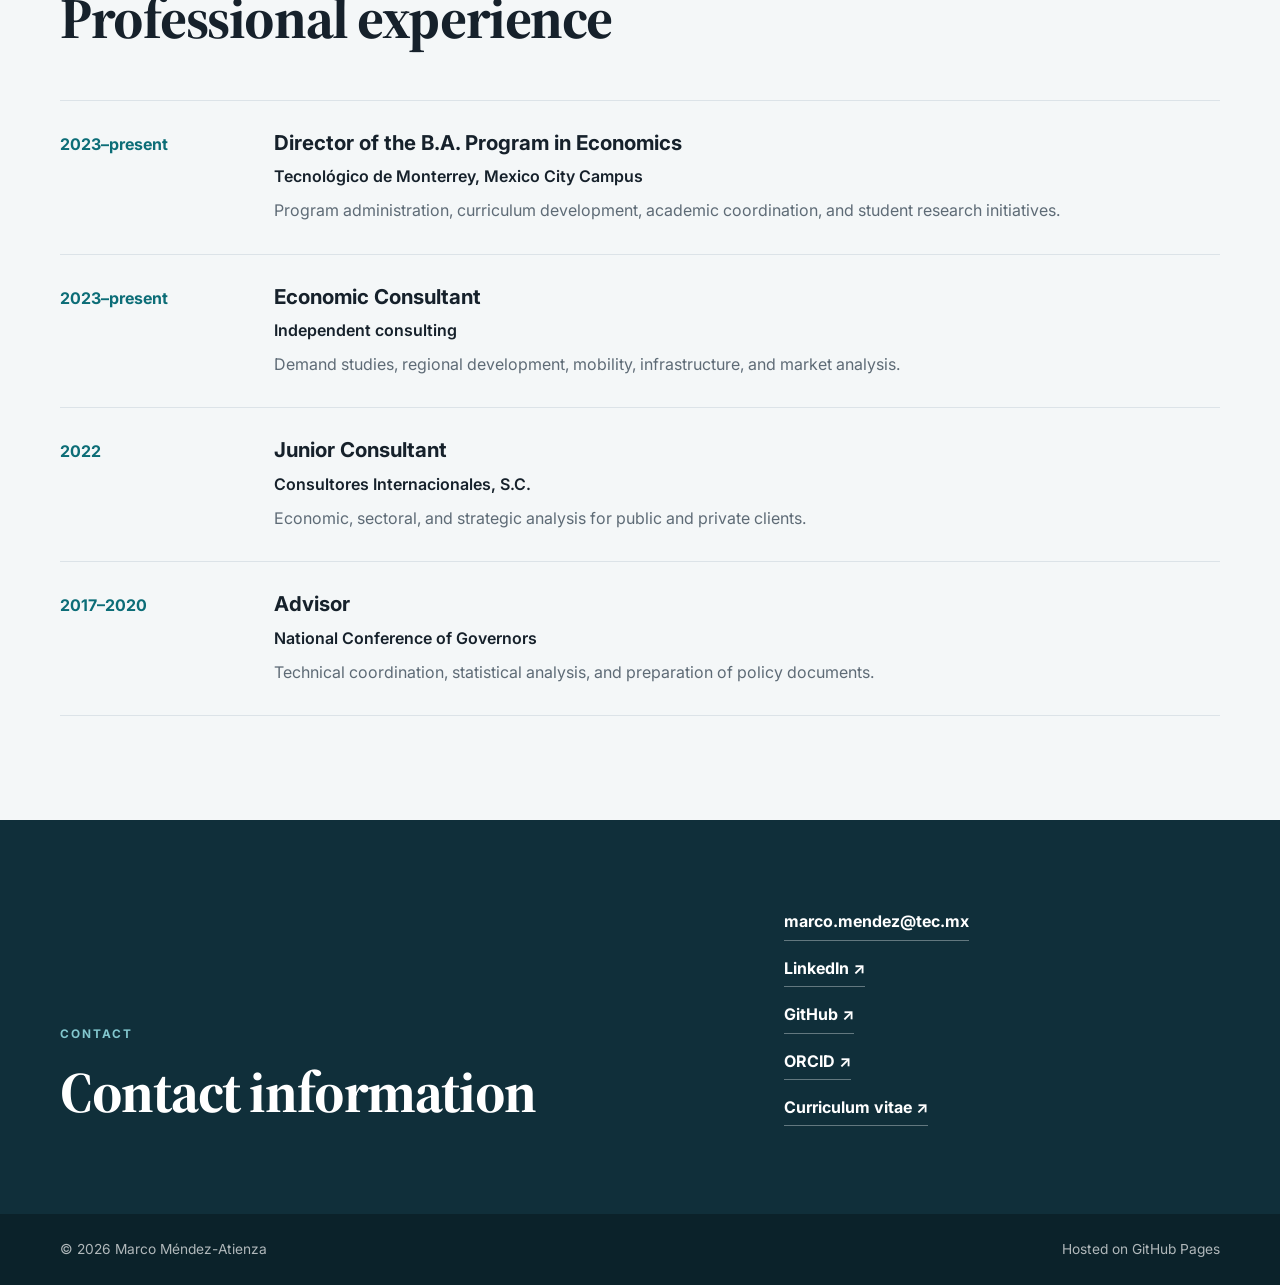
==== commit 261d3d62: "Fix author names in research meta tags" ====
--- a/index.html
+++ b/index.html
@@ -296,7 +296,7 @@
 <span class="research-year-small">2026</span>
 </div>
 <h3 class="research-title">Yes to Disarmament, Yes to Peace: Measuring the Impact of Mexico City’s Gun Buyback Initiative</h3>
-<p class="research-meta">Marco Méndez-Atienza &amp; Aurora Ramírez Álvarez</p>
+<p class="research-meta">Marco Méndez-Atienza &amp; Aurora Ramírez-Álvarez</p>
 <p class="research-meta"><em>World Development</em> · <a href="https://www.sciencedirect.com/science/article/pii/S0305750X26002354" rel="noopener" target="_blank">Article ↗</a></p>
 <details>
 <summary>Abstract</summary>
@@ -342,7 +342,7 @@
 <span class="research-year-small">WP</span>
 </div>
 <h3 class="research-title">Fields of Crime: Satellite Evidence on Cultivation and Criminal Activity</h3>
-<p class="research-meta">Marco Méndez-Atienza &amp; Job García Vara</p>
+<p class="research-meta">Job García Vara &amp; Marco Méndez-Atienza</p>
 <details>
 <summary>Abstract</summary>
 <p class="abstract-text">This paper examines the relationship between agricultural cultivation and criminal activity using high-resolution satellite imagery. We use remotely sensed data to identify and map cultivated areas at a fine spatial scale and combine these measures with geocoded information on crime and violence. This approach allows us to study whether the spatial distribution and expansion of cultivation are systematically associated with changes in criminal activity, including whether particular types of cultivation generate distinct patterns of violence and territorial control. We further examine spatial and temporal heterogeneity in this relationship and explore potential mechanisms linking agricultural production to criminal activity, including competition over land, control of productive territories, and the presence of organized criminal groups. By integrating satellite-based measures of land use with granular crime data, the study seeks to provide new evidence on the geography of illicit activity and on the value of remote sensing for studying criminal behavior in settings where conventional administrative data provide only a partial picture.</p>
@@ -353,7 +353,7 @@
 <span class="research-year-small">WP</span>
 </div>
 <h3 class="research-title">When the World Cup Comes to Town: Emergency Calls and the 2026 FIFA World Cup in Mexico</h3>
-<p class="research-meta">Marco Méndez-Atienza, David Arteaga-Zumaya &amp; Andrés Felipe Gutiérrez-Jaramillo</p>
+<p class="research-meta">David Arteaga-Zumaya, Andrés Felipe Gutiérrez-Jaramillo &amp; Marco Méndez-Atienza</p>
 <details>
 <summary>Abstract</summary>
 <p class="abstract-text">This article examines whether the 2026 FIFA World Cup changed the frequency and composition of emergency calls in Mexico. We use administrative data from the national 911 emergency call system and exploit temporal and geographic variation associated with the organization of World Cup matches in host cities. Our empirical strategy compares trends in emergency calls in exposed and non-exposed locations before, during, and after the tournament. We analyze both total call volume and specific categories of incidents, including domestic violence, fights, injuries, property crime, and disturbances of public order. The study contributes to the literature on mega-events, crime, interpersonal violence, and demand for emergency services.</p>
@@ -364,7 +364,7 @@
 <span class="research-year-small">WP</span>
 </div>
 <h3 class="research-title">Does Economic Complexity Make Development Lending More Effective? Evidence from World Bank Projects</h3>
-<p class="research-meta">Marco Méndez-Atienza, Daniela Arciga-Portela, Mariana Echániz-Arciga &amp; Andoni Garritz-Ayala</p>
+<p class="research-meta">Daniela Arciga-Portela, Mariana Echániz-Arciga, Andoni Garritz-Ayala &amp; Marco Méndez-Atienza</p>
 <details>
 <summary>Abstract</summary>
 <p class="abstract-text">Does the productive structure of a recipient country affect the effectiveness of World Bank lending? This paper provides causal evidence that higher economic complexity, a summary measure of the diversity and sophistication of a country's export basket, significantly improves project outcomes as evaluated by the World Bank's Independent Evaluation Group (IEG). We instrument lagged Economic Complexity Index (ECI) values with a Bartik-style shift-share variable constructed from the trade-partner complexity of each country's pre-sample (1995–2000) export network. The first-stage F-statistic exceeds 235, ruling out weak-instrument concerns. Our preferred IV specification, using a PCA-based composite effectiveness index that combines IEG project outcomes with Bank performance ratings, yields a coefficient of 0.785 (SE = 0.400, p = 0.052), rising to 1.022 (SE = 0.435, p &lt; 0.05) under a parsimonious control set. Heterogeneity analysis reveals that the effect is concentrated in Development Policy Loans (DPLs), consistent with an absorptive capacity mechanism: institutional and policy reforms financed by DPLs require the distributed organizational capabilities that ECI proxies, whereas investment projects impose more modular capacity requirements. These findings suggest that productive structure is a first-order determinant of development lending effectiveness, with implications for project design and country selectivity.</p>
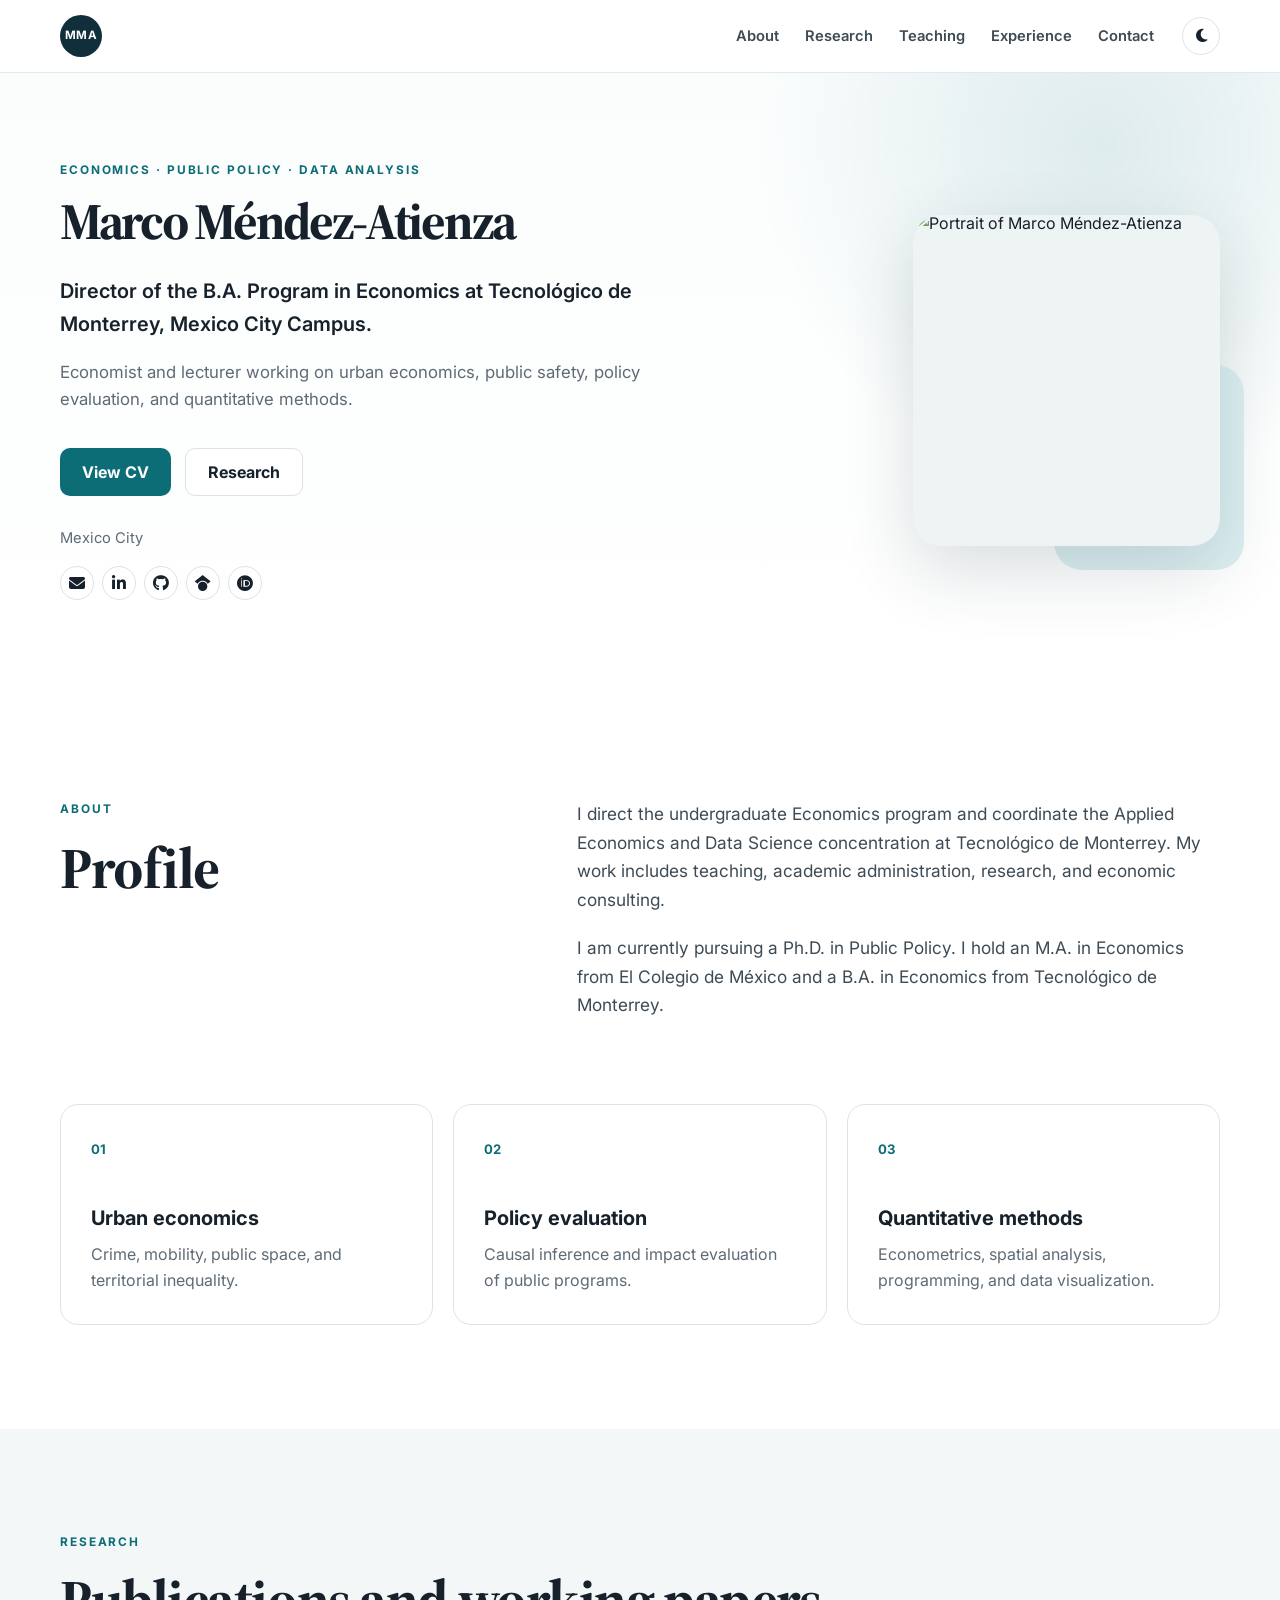
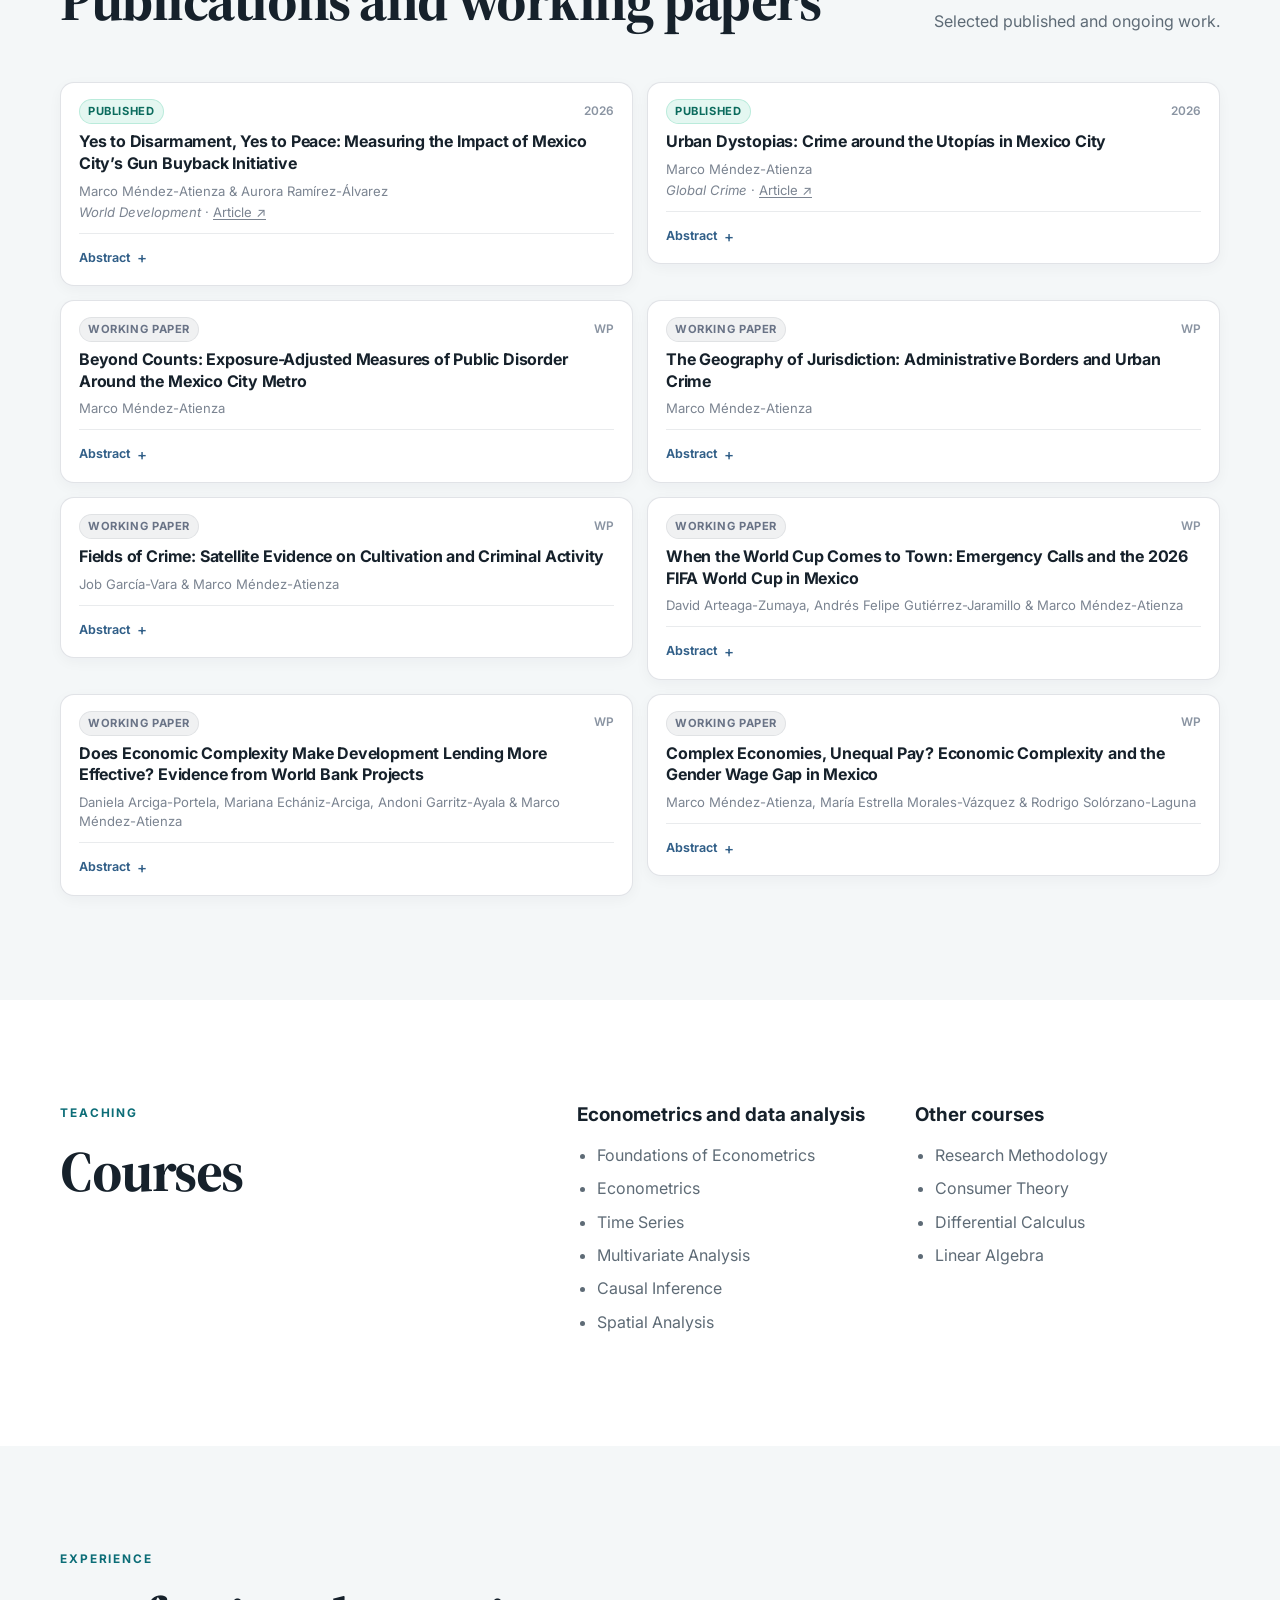
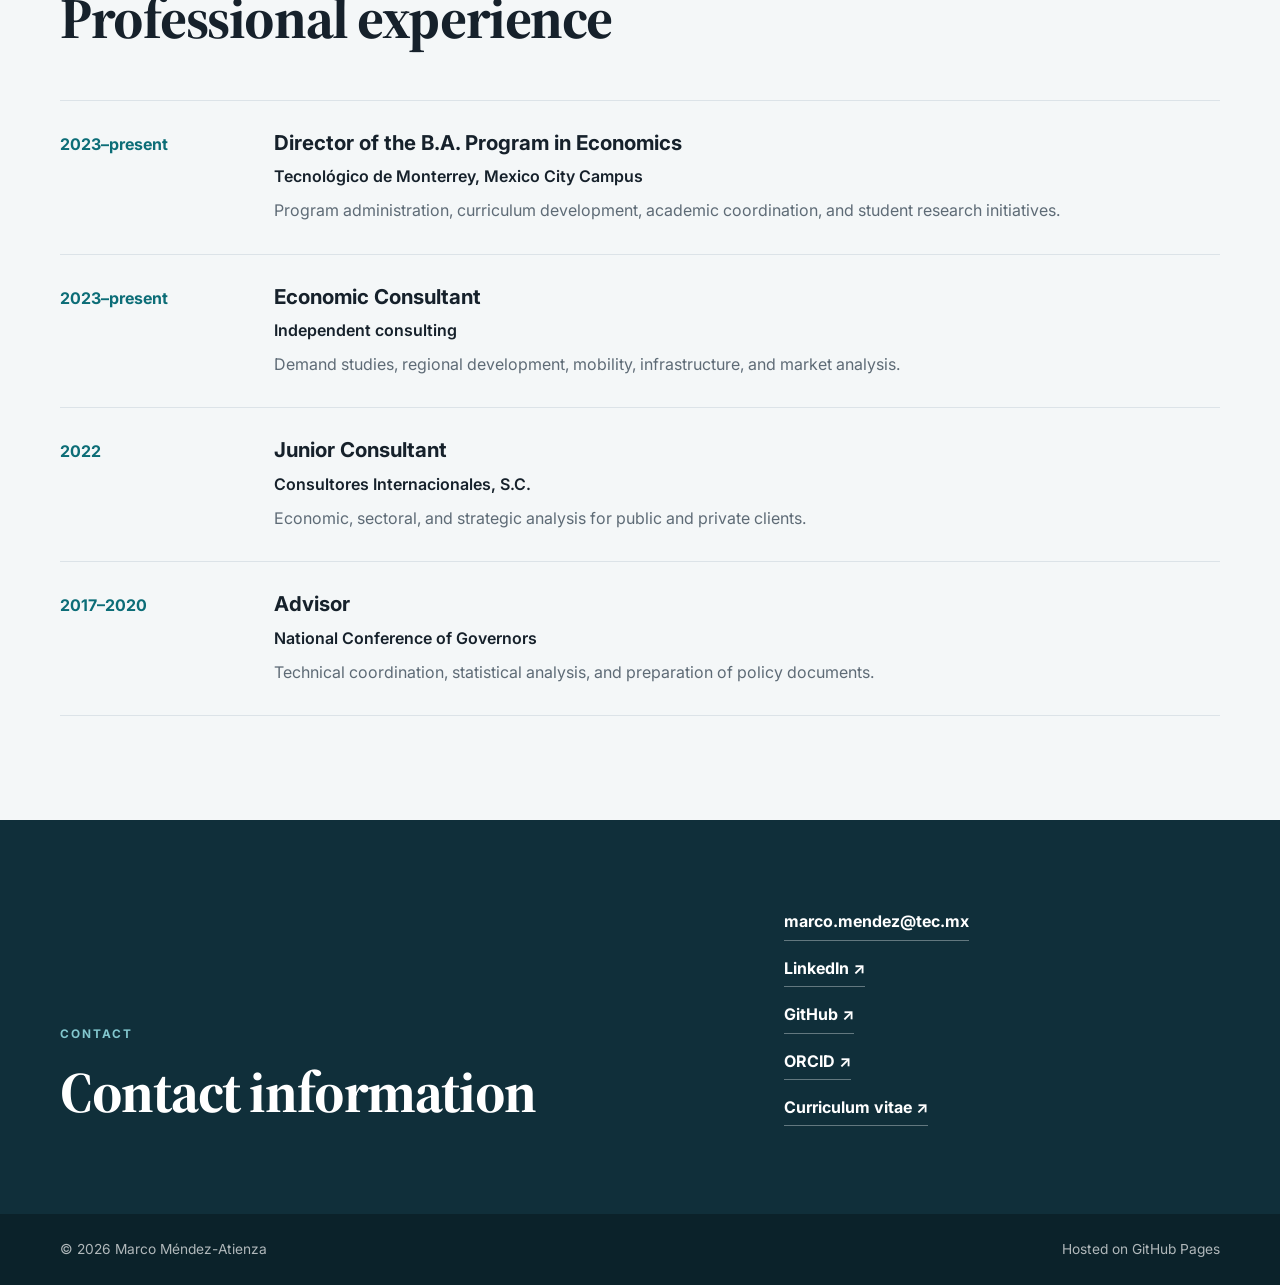
==== commit f0d661d1: "Fix author name formatting in research meta section" ====
--- a/index.html
+++ b/index.html
@@ -342,7 +342,7 @@
 <span class="research-year-small">WP</span>
 </div>
 <h3 class="research-title">Fields of Crime: Satellite Evidence on Cultivation and Criminal Activity</h3>
-<p class="research-meta">Job García Vara &amp; Marco Méndez-Atienza</p>
+<p class="research-meta">Job García-Vara &amp; Marco Méndez-Atienza</p>
 <details>
 <summary>Abstract</summary>
 <p class="abstract-text">This paper examines the relationship between agricultural cultivation and criminal activity using high-resolution satellite imagery. We use remotely sensed data to identify and map cultivated areas at a fine spatial scale and combine these measures with geocoded information on crime and violence. This approach allows us to study whether the spatial distribution and expansion of cultivation are systematically associated with changes in criminal activity, including whether particular types of cultivation generate distinct patterns of violence and territorial control. We further examine spatial and temporal heterogeneity in this relationship and explore potential mechanisms linking agricultural production to criminal activity, including competition over land, control of productive territories, and the presence of organized criminal groups. By integrating satellite-based measures of land use with granular crime data, the study seeks to provide new evidence on the geography of illicit activity and on the value of remote sensing for studying criminal behavior in settings where conventional administrative data provide only a partial picture.</p>
